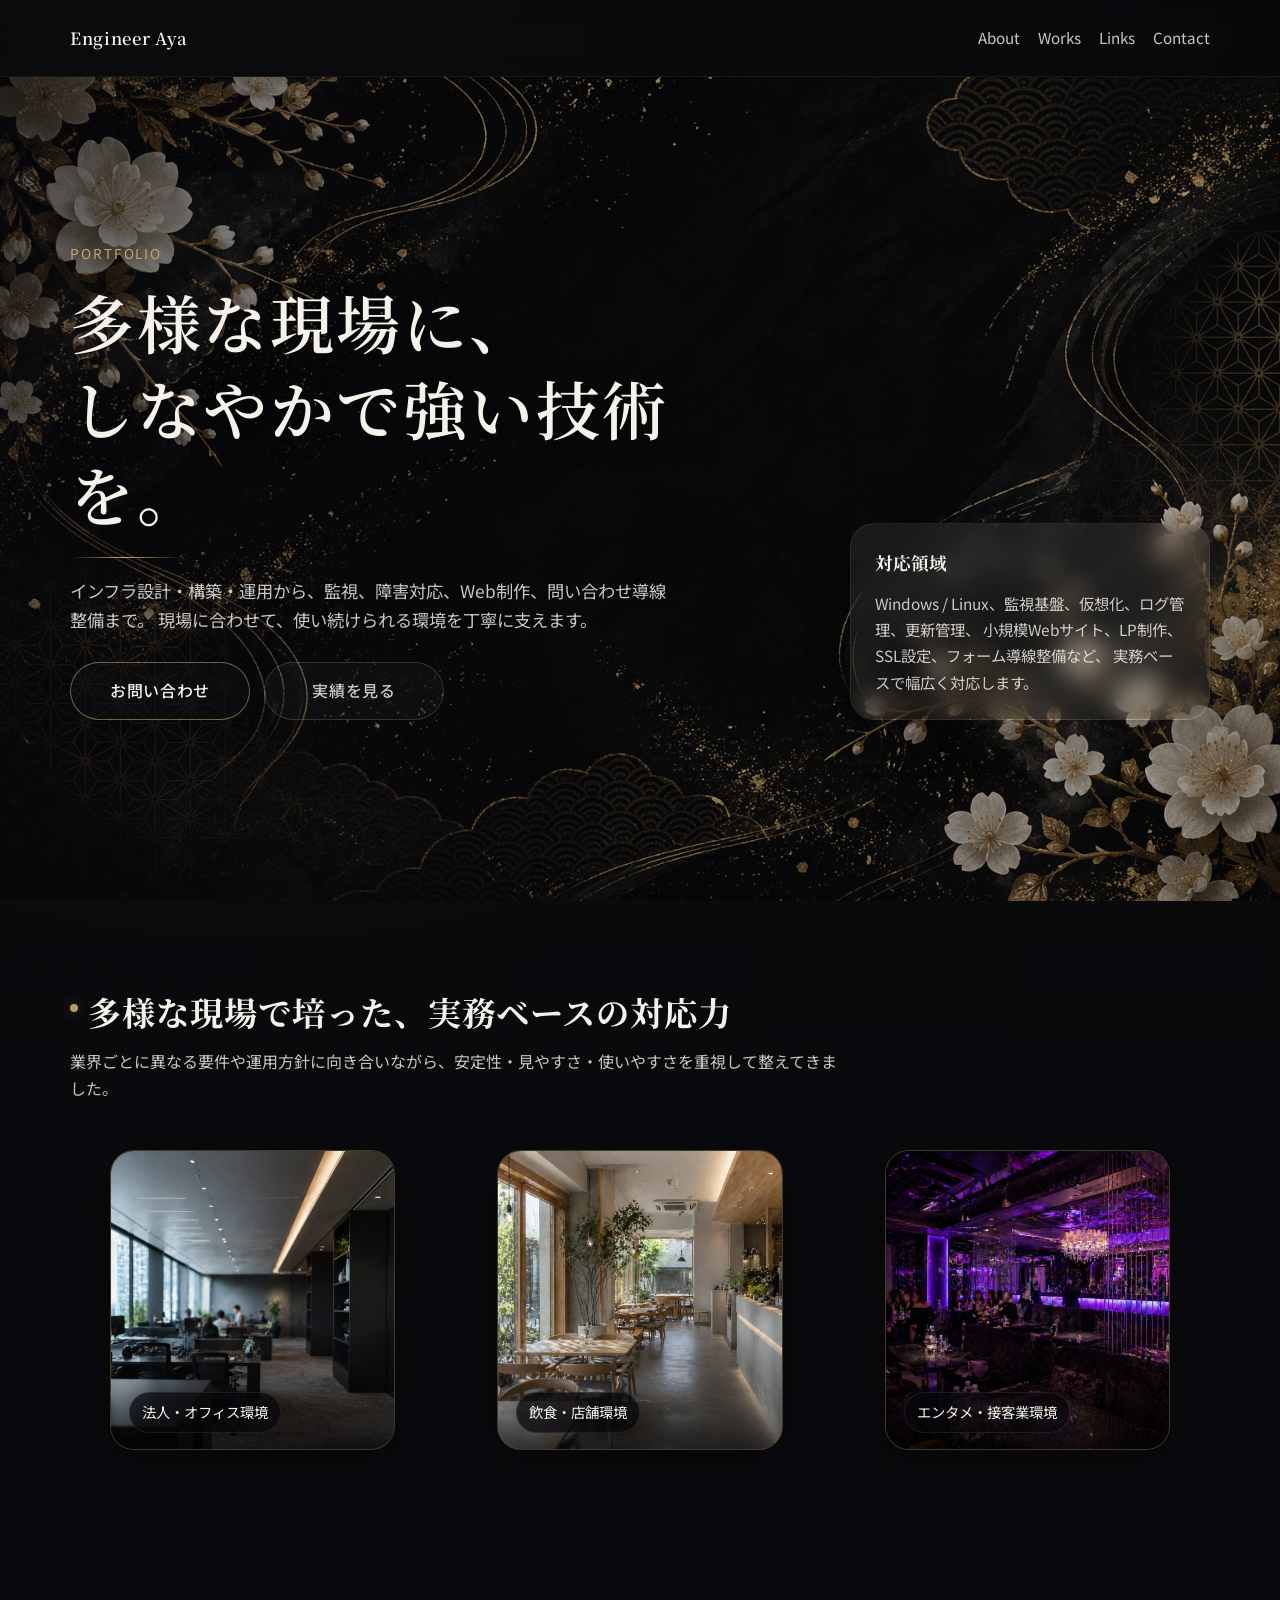
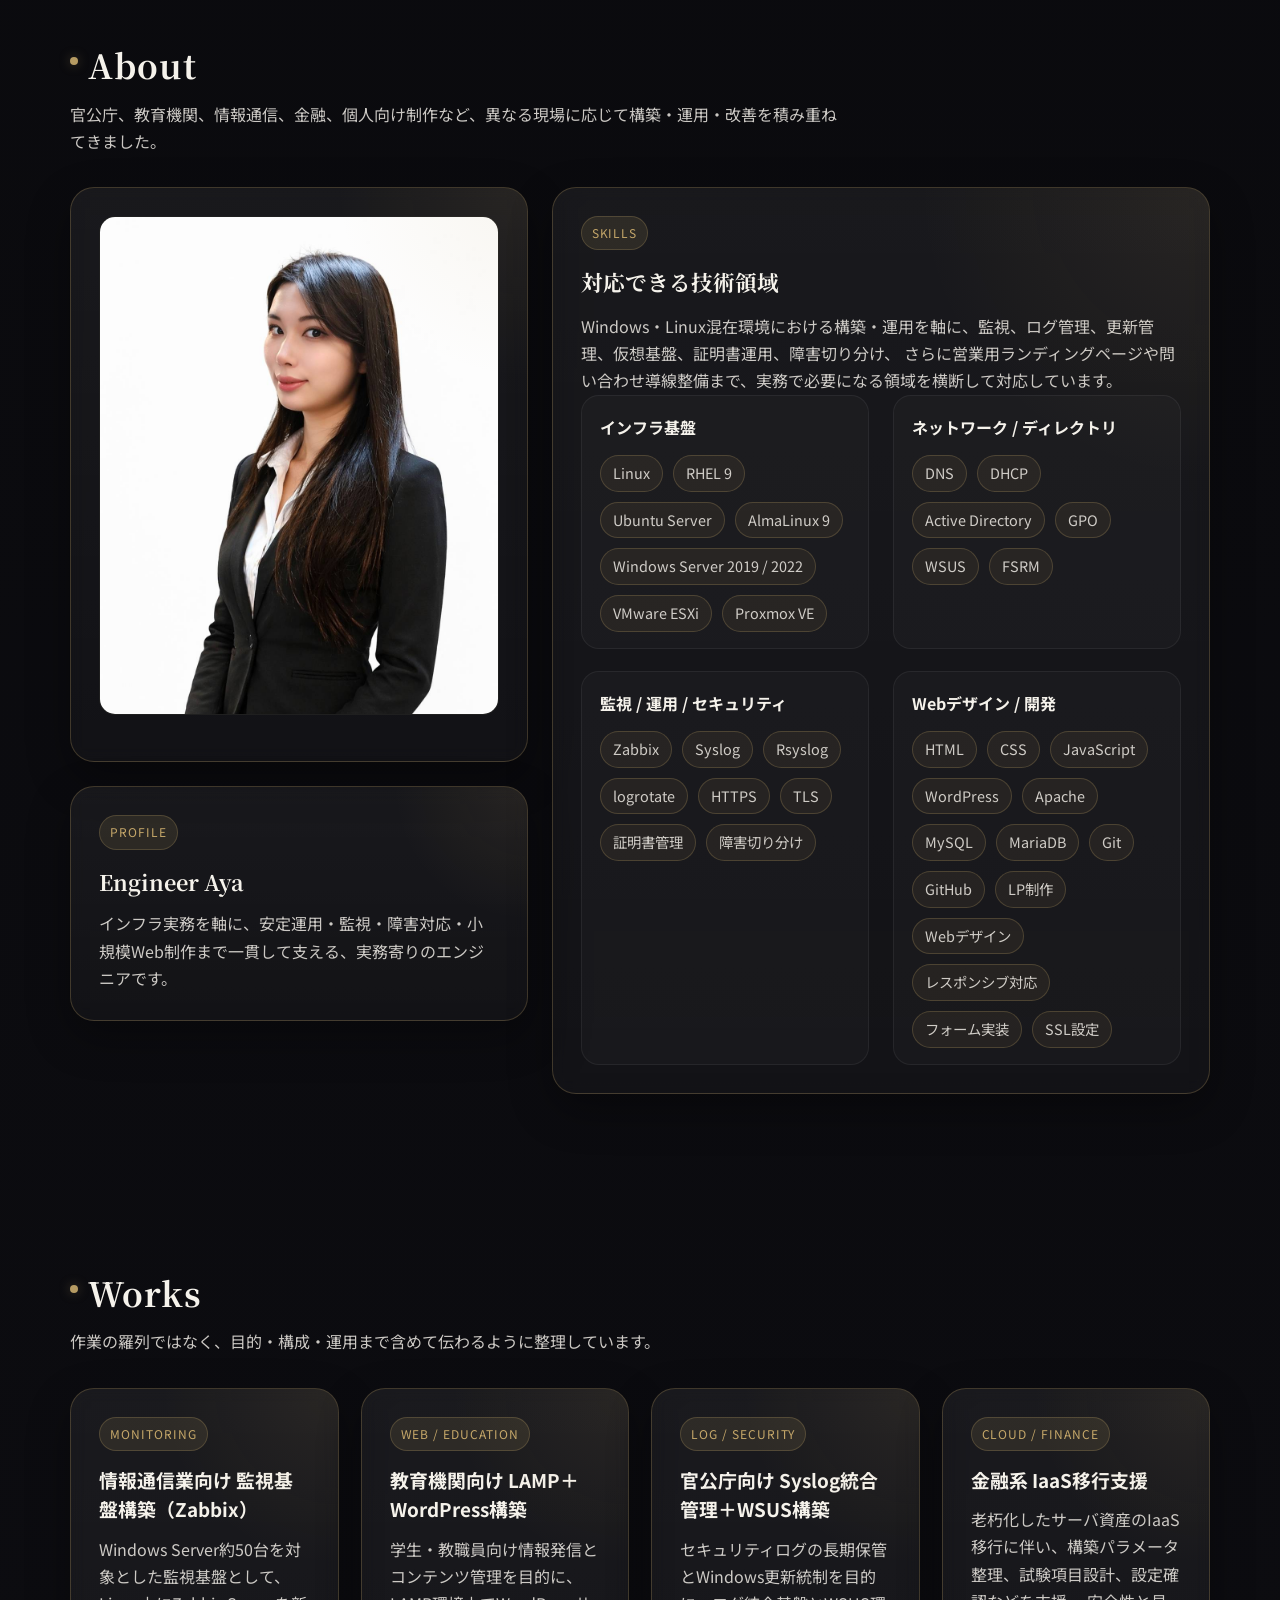
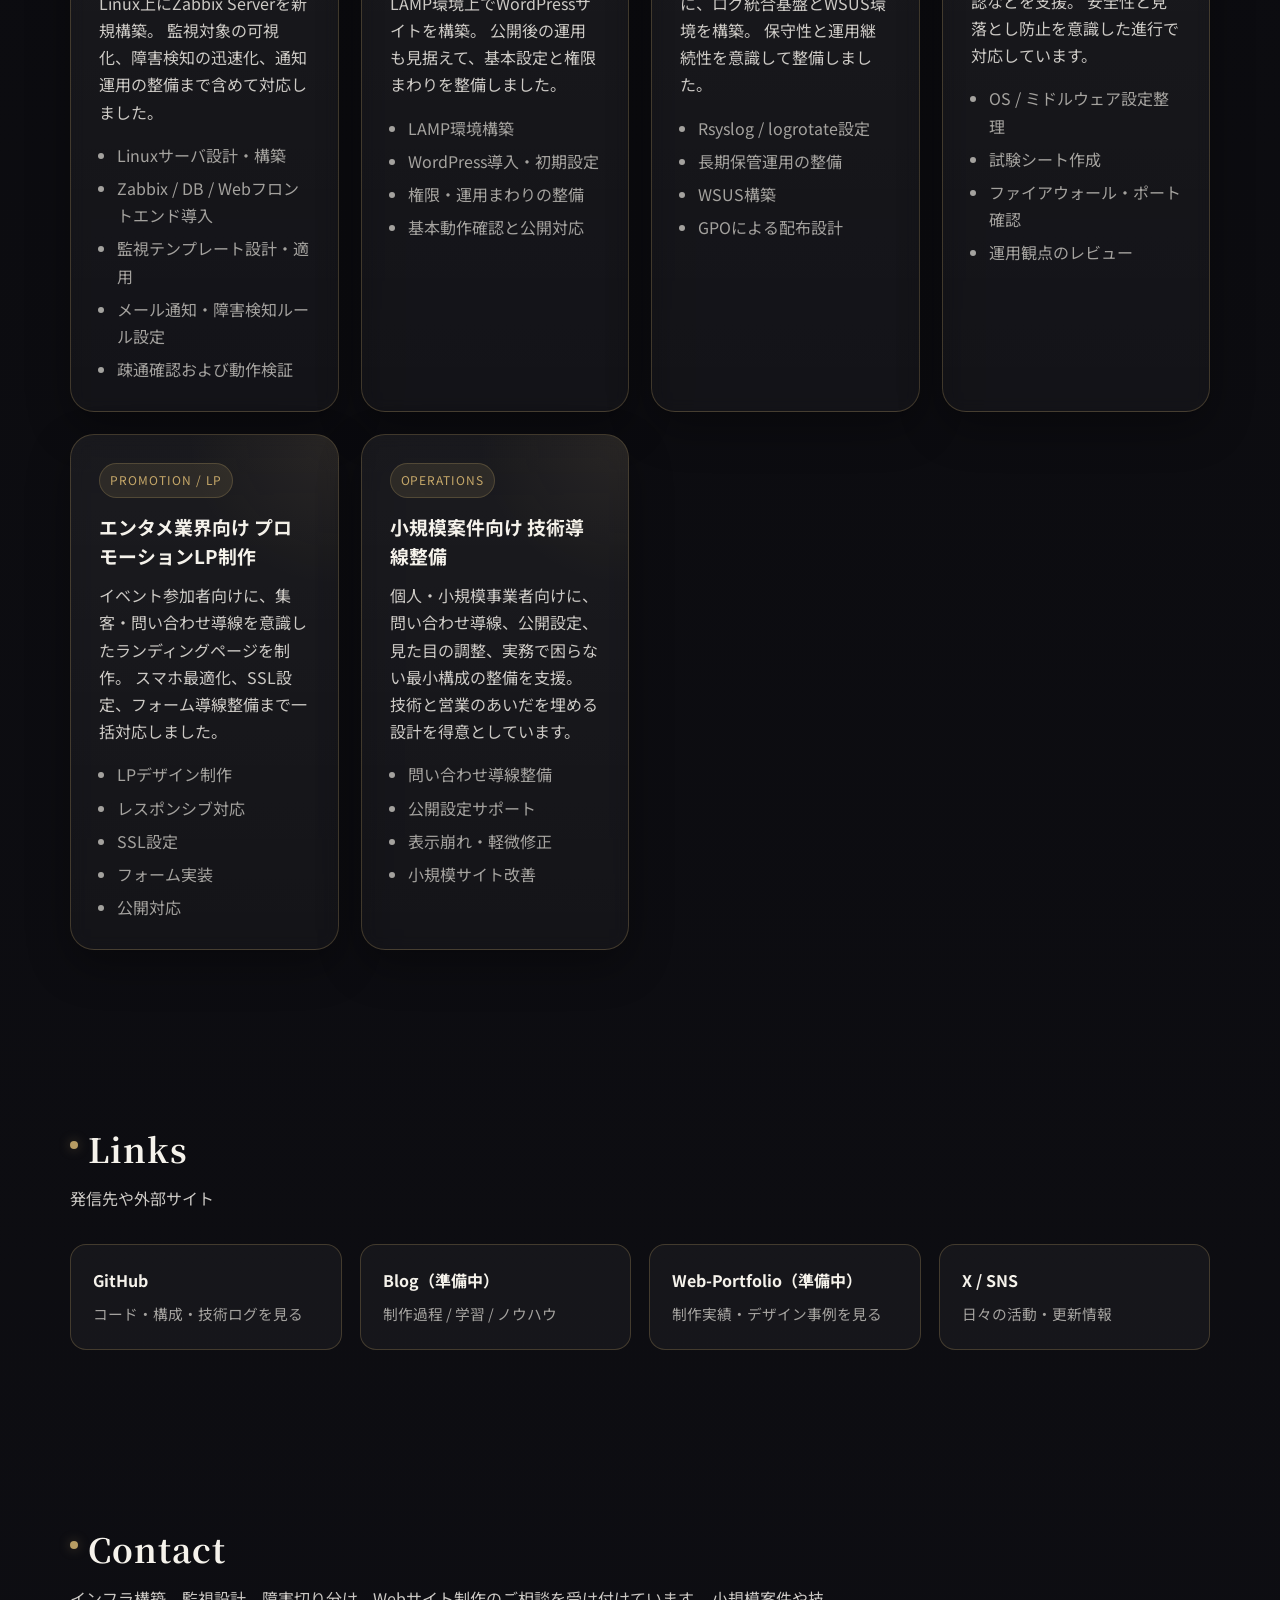
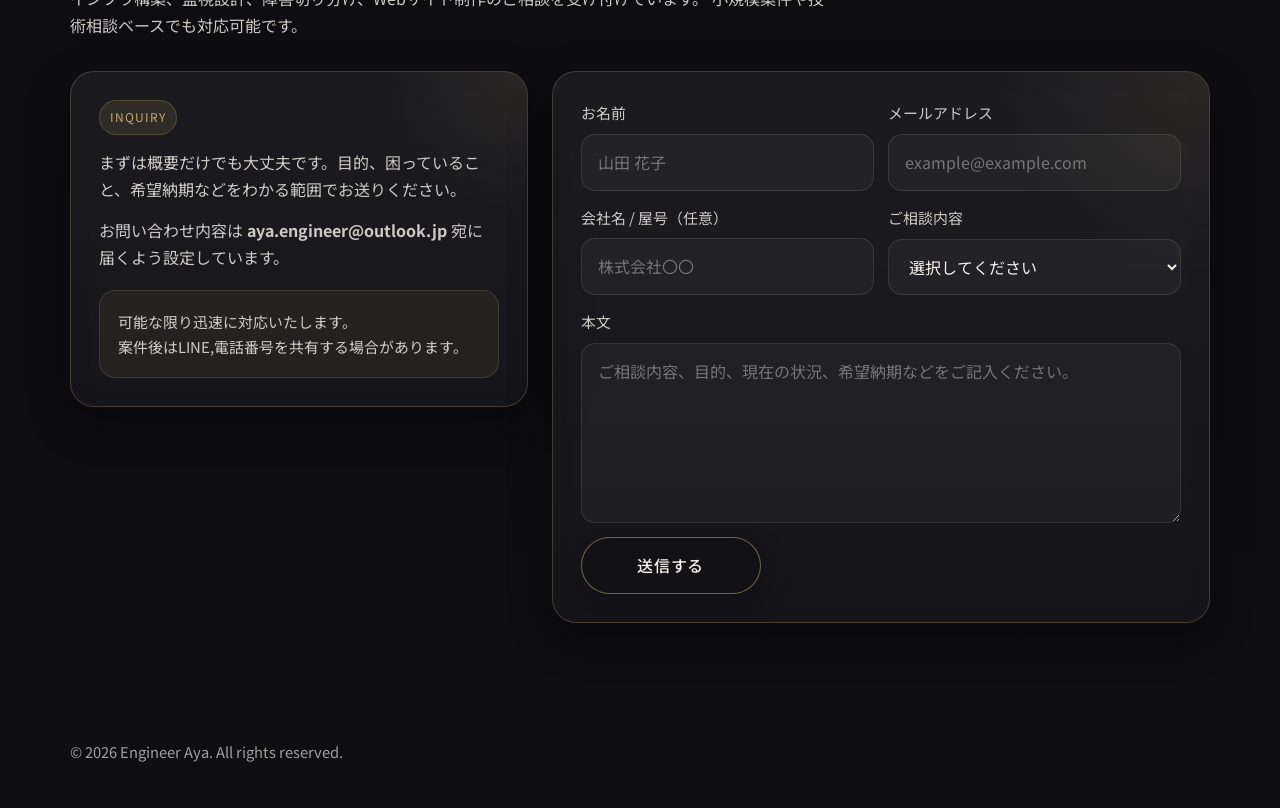
==== index.html @ eecc99ae "Update index.html" ====
<!DOCTYPE html>
<html lang="ja">
<head>
  <meta charset="UTF-8" />
  <meta name="viewport" content="width=device-width, initial-scale=1.0" />
  <title>Engineer Aya | 多様な現場に、しなやかで強い技術を。</title>
  <meta name="description" content="インフラ設計・構築・運用からWeb制作まで。多様な現場に、しなやかで強い技術を提供するEngineer Ayaのポートフォリオ。" />
  <meta name="theme-color" content="#0b0b0f" />

  <link rel="preconnect" href="https://fonts.googleapis.com">
  <link rel="preconnect" href="https://fonts.gstatic.com" crossorigin>
  <link href="https://fonts.googleapis.com/css2?family=Noto+Sans+JP:wght@400;500;700&family=Noto+Serif+JP:wght@500;600;700&display=swap" rel="stylesheet">

  <style>
    :root {
      --bg: #0b0b0f;
      --bg-2: #131319;
      --panel: rgba(255,255,255,.06);
      --panel-2: rgba(255,255,255,.04);
      --line: rgba(198,168,106,.26);
      --line-strong: rgba(198,168,106,.52);
      --gold: #c6a86a;
      --text: #f5f2eb;
      --text-soft: rgba(245,242,235,.82);
      --muted: rgba(245,242,235,.64);
      --shadow: 0 16px 44px rgba(0,0,0,.32);
      --radius: 24px;
      --radius-sm: 16px;
      --content: 1140px;
      --hero-pad: 96px;
      --transition: .28s ease;
      --header-h: 76px;
    }

    * { box-sizing: border-box }
    html { scroll-behavior: smooth }
    body {
      margin: 0;
      font-family: "Noto Sans JP", system-ui, -apple-system, sans-serif;
      color: var(--text);
      background:
        radial-gradient(circle at 20% 0%, rgba(198,168,106,.05), transparent 18%),
        linear-gradient(180deg, #09090c 0%, #0e0e13 100%);
      line-height: 1.7;
      overflow-x: hidden;
    }

    img { max-width: 100%; display: block }
    a { color: inherit; text-decoration: none }
    button, input, textarea, select { font: inherit }

    .container {
      width: min(var(--content), calc(100% - 32px));
      margin-inline: auto;
    }

    /* ─── Header ─── */
    .site-header {
      position: sticky;
      top: 0;
      z-index: 50;
      backdrop-filter: blur(12px);
      background: rgba(9,9,12,.68);
      border-bottom: 1px solid rgba(255,255,255,.05);
    }
    .header-inner {
      min-height: var(--header-h);
      display: flex;
      align-items: center;
      justify-content: space-between;
      gap: 20px;
    }
    .brand {
      display: flex;
      flex-direction: column;
      gap: 2px;
      line-height: 1.2;
    }
    .brand strong {
      font-family: "Noto Serif JP", serif;
      font-size: 1.05rem;
      font-weight: 600;
      letter-spacing: .04em;
    }
    .brand span {
      color: var(--muted);
      font-size: .82rem;
      letter-spacing: .08em;
      text-transform: uppercase;
    }
    .nav {
      display: flex;
      align-items: center;
      gap: 18px;
      flex-wrap: wrap;
      justify-content: flex-end;
    }
    .nav a {
      color: var(--text-soft);
      font-size: .95rem;
      transition: color var(--transition);
    }
    .nav a:hover { color: var(--text) }

    /* ─── Hero ─── */
    .hero {
      position: relative;
      isolation: isolate;
      min-height: calc(100vh - var(--header-h));
      display: grid;
      align-items: center;
      padding: calc(var(--hero-pad) - 16px) 0 var(--hero-pad);
      background-image:
        linear-gradient(90deg, rgba(8,8,12,.62) 0%, rgba(8,8,12,.38) 42%, rgba(8,8,12,.28) 100%),
        url('/assets/images/backimage.png?v=4');
      background-size: cover;
      background-position: 58% center;
      background-repeat: no-repeat;
      overflow: hidden;
    }
    .hero-grid {
      position: relative;
      z-index: 1;
      display: grid;
      grid-template-columns: 1.1fr .9fr;
      gap: 40px;
      align-items: end;
    }

    /* ─── Hero typography ─── */
    .eyebrow {
      margin: 0 0 14px;
      color: var(--gold);
      font-size: .85rem;
      letter-spacing: .14em;
      text-transform: uppercase;
    }
    .hero-copy {
      margin: 0 0 18px;
      font-family: "Noto Serif JP", serif;
      font-size: clamp(2.2rem, 5vw, 4.6rem);
      line-height: 1.34;
      letter-spacing: .04em;
      font-weight: 600;
      text-wrap: balance;
      text-shadow: 0 4px 30px rgba(0,0,0,.28);
      animation: fadeUp .9s ease both;
    }
    .hero-copy::after {
      content: "";
      display: block;
      width: 110px;
      height: 1px;
      margin-top: 20px;
      background: linear-gradient(90deg, rgba(198,168,106,0), rgba(198,168,106,1), rgba(198,168,106,0));
    }
    .hero-sub {
      margin: 0 0 28px;
      max-width: 42rem;
      color: var(--text-soft);
      font-size: clamp(1rem, 1.4vw, 1.08rem);
      animation: fadeUp 1s ease both;
    }
    .hero-actions {
      display: flex;
      gap: 14px;
      flex-wrap: wrap;
      animation: fadeUp 1.1s ease both;
    }

    /* ─── Buttons ─── */
    .button {
      display: inline-flex;
      align-items: center;
      justify-content: center;
      min-width: 180px;
      padding: 14px 22px;
      border-radius: 999px;
      font-weight: 500;
      letter-spacing: .04em;
      transition: transform var(--transition), border-color var(--transition), background var(--transition), color var(--transition);
      cursor: pointer;
    }
    .button:hover { transform: translateY(-2px) }
    .button-primary {
      background: rgba(15,15,20,.48);
      border: 1px solid rgba(198,168,106,.55);
      box-shadow: 0 10px 30px rgba(0,0,0,.24);
      color: var(--text);
    }
    .button-secondary {
      border: 1px solid rgba(255,255,255,.15);
      color: var(--text-soft);
      background: rgba(255,255,255,.03);
    }

    /* ─── Hero card ─── */
    .hero-card {
      justify-self: end;
      width: min(360px, 100%);
      padding: 24px;
      border-radius: var(--radius);
      border: 1px solid rgba(255,255,255,.08);
      background: linear-gradient(180deg, rgba(255,255,255,.08), rgba(255,255,255,.03));
      backdrop-filter: blur(12px);
      box-shadow: var(--shadow);
      animation: fadeUp 1.15s ease both;
    }
    .hero-card h2 {
      margin: 0 0 12px;
      font-family: "Noto Serif JP", serif;
      font-size: 1.1rem;
    }
    .hero-card p {
      margin: 0;
      color: var(--text-soft);
      font-size: .96rem;
    }

    /* ─── Sections ─── */
    section { padding: 88px 0 }
    .section-head {
      display: flex;
      align-items: end;
      justify-content: space-between;
      gap: 24px;
      margin-bottom: 32px;
    }
    .section-title {
      margin: 0;
      font-family: "Noto Serif JP", serif;
      font-size: clamp(1.65rem, 2.6vw, 2.5rem);
      line-height: 1.4;
      letter-spacing: .03em;
      position: relative;
      padding-left: 18px;
    }
    .section-title::before {
      content: "";
      position: absolute;
      left: 0;
      top: .45em;
      width: 8px;
      height: 8px;
      border-radius: 999px;
      background: rgba(198,168,106,.92);
      box-shadow: 0 0 12px rgba(198,168,106,.35);
    }
    .section-lead {
      margin: 12px 0 0;
      color: var(--text-soft);
      max-width: 48rem;
    }

    /* ─── Industry grid ─── */
    .industry-grid {
      display: grid;
      grid-template-columns: repeat(3, 1fr);
      gap: 22px;
    }
    .image-card {
      position: relative;
      overflow: hidden;
      border-radius: var(--radius);
      background: #111;
      border: 1px solid var(--line);
      box-shadow: var(--shadow);
      min-height: 300px;
    }
    .image-card img {
      width: 100%;
      height: 100%;
      object-fit: cover;
      transition: transform .6s ease;
    }
    .image-card:hover img { transform: scale(1.04) }
    .image-card::after {
      content: "";
      position: absolute;
      inset: auto 0 0 0;
      height: 40%;
      background: linear-gradient(180deg, rgba(0,0,0,0), rgba(0,0,0,.72));
      pointer-events: none;
    }
    .image-card figcaption {
      position: absolute;
      left: 18px;
      bottom: 16px;
      z-index: 1;
      padding: 7px 12px;
      border-radius: 999px;
      font-size: .9rem;
      background: rgba(8,8,12,.72);
      border: 1px solid rgba(255,255,255,.08);
    }

    /* ─── About ─── */
    .about-main {
      display: grid;
      grid-template-columns: .82fr 1.18fr;
      gap: 24px;
      align-items: start;
    }
    .stack { display: grid; gap: 24px }

    /* ─── Cards ─── */
    .profile-card, .card {
      position: relative;
      padding: 28px;
      border: 1px solid var(--line);
      border-radius: var(--radius);
      background: linear-gradient(180deg, rgba(255,255,255,.06), rgba(255,255,255,.03));
      box-shadow: var(--shadow);
      backdrop-filter: blur(8px);
      overflow: hidden;
    }
    .profile-card::before, .card::before {
      content: "";
      position: absolute;
      inset: 0;
      background: radial-gradient(circle at top right, rgba(198,168,106,.09), transparent 26%);
      pointer-events: none;
    }
    .profile-photo {
      overflow: hidden;
      border-radius: calc(var(--radius) - 8px);
      border: 1px solid rgba(255,255,255,.06);
      margin-bottom: 18px;
      aspect-ratio: 4 / 5;
      background: #111;
    }
    .profile-photo img {
      width: 100%;
      height: 100%;
      object-fit: cover;
    }
    .mini {
      color: var(--gold);
      font-size: .82rem;
      letter-spacing: .12em;
      text-transform: uppercase;
      margin-bottom: 8px;
    }
    .profile-card h3, .skill-panel h3, .card h3 {
      margin: 0 0 10px;
      font-family: "Noto Serif JP", serif;
      font-size: 1.35rem;
    }
    .profile-card p, .card p {
      margin: 0;
      color: var(--text-soft);
    }
    .card__label {
      display: inline-block;
      margin-bottom: 14px;
      padding: 6px 10px;
      border-radius: 999px;
      background: rgba(198,168,106,.12);
      border: 1px solid rgba(198,168,106,.24);
      color: var(--gold);
      font-size: .75rem;
      letter-spacing: .08em;
      text-transform: uppercase;
    }

    /* ─── Skills ─── */
    .skill-panel h3 { margin-bottom: 12px }
    .card__lead {
      margin: 0 0 22px;
      color: var(--text-soft);
    }
    .skill-groups {
      display: grid;
      grid-template-columns: repeat(2, minmax(0, 1fr));
      gap: 22px 24px;
    }
    .skill-group {
      padding: 18px 18px 16px;
      border-radius: 18px;
      border: 1px solid rgba(255,255,255,.06);
      background: rgba(255,255,255,.025);
    }
    .skill-group h4 {
      margin: 0 0 14px;
      font-size: 1rem;
      font-weight: 700;
      color: var(--text);
    }
    .pill-list {
      display: flex;
      flex-wrap: wrap;
      gap: 10px;
    }
    .pill {
      padding: 8px 12px;
      border-radius: 999px;
      border: 1px solid rgba(198,168,106,.24);
      background: rgba(198,168,106,.08);
      color: var(--text-soft);
      font-size: .9rem;
      line-height: 1.3;
    }

    /* ─── Works ─── */
    .card-grid {
      display: grid;
      grid-template-columns: repeat(auto-fit, minmax(260px, 1fr));
      gap: 22px;
    }
    .work-card h3 {
      margin: 0 0 12px;
      font-size: 1.18rem;
      line-height: 1.55;
      font-family: "Noto Sans JP", sans-serif;
    }
    .work-card .card__lead { margin: 0 0 16px }
    .work-card ul {
      margin: 0;
      padding-left: 1.15em;
      color: var(--muted);
    }
    .work-card ul li + li { margin-top: 6px }
    .work-card:hover {
      transform: translateY(-4px);
      border-color: var(--line-strong);
      transition: transform var(--transition), border-color var(--transition);
    }

    /* ─── Links ─── */
    .links-grid {
      display: grid;
      grid-template-columns: repeat(auto-fit, minmax(220px, 1fr));
      gap: 18px;
    }
    .link-box {
      padding: 22px;
      border-radius: var(--radius-sm);
      border: 1px solid var(--line);
      background: var(--panel-2);
      transition: transform var(--transition), border-color var(--transition), background var(--transition);
    }
    .link-box:hover {
      transform: translateY(-3px);
      border-color: var(--line-strong);
      background: var(--panel);
    }
    .link-box strong {
      display: block;
      margin-bottom: 6px;
      font-size: 1rem;
    }
    .link-box span {
      color: var(--muted);
      font-size: .92rem;
    }

    /* ─── Contact ─── */
    .contact-grid {
      display: grid;
      grid-template-columns: .82fr 1.18fr;
      gap: 24px;
      align-items: start;
    }
    .contact-copy p {
      color: var(--text-soft);
      margin: 0 0 14px;
    }
    .contact-note {
      margin-top: 18px;
      padding: 18px;
      border-radius: var(--radius-sm);
      background: rgba(198,168,106,.08);
      border: 1px solid rgba(198,168,106,.18);
      color: var(--text-soft);
      font-size: .93rem;
    }

    /* ─── Form ─── */
    .form { display: grid; gap: 14px }
    .form-row {
      display: grid;
      grid-template-columns: 1fr 1fr;
      gap: 14px;
    }
    .field { display: grid; gap: 8px }
    .field label {
      font-size: .93rem;
      color: var(--text-soft);
    }
    .field input,
    .field select,
    .field textarea {
      width: 100%;
      padding: 14px 16px;
      border-radius: 14px;
      border: 1px solid rgba(255,255,255,.1);
      background: rgba(255,255,255,.04);
      color: var(--text);
      outline: none;
      transition: border-color var(--transition), background var(--transition);
    }
    .field input:focus,
    .field select:focus,
    .field textarea:focus {
      border-color: rgba(198,168,106,.52);
      background: rgba(255,255,255,.06);
    }
    /* Fix: select dropdown option background */
    .field select option {
      background: #1a1a22;
      color: var(--text);
    }
    .field textarea {
      min-height: 180px;
      resize: vertical;
    }
    .submit-wrap {
      display: flex;
      gap: 12px;
      flex-wrap: wrap;
      align-items: center;
    }
    .submit-wrap small { color: var(--muted) }

    /* ─── Footer ─── */
    .site-footer {
      padding: 28px 0 44px;
      color: var(--muted);
      font-size: .92rem;
    }

    /* ─── Animations ─── */
    [data-fade] {
      opacity: 0;
      transform: translateY(14px);
      transition: opacity .7s ease, transform .7s ease;
    }
    [data-fade].is-visible {
      opacity: 1;
      transform: translateY(0);
    }
    @keyframes fadeUp {
      from { opacity: 0; transform: translateY(16px) }
      to   { opacity: 1; transform: translateY(0) }
    }

    /* ─── Responsive ─── */
    @media (max-width: 960px) {
      .hero-grid, .about-main, .contact-grid {
        grid-template-columns: 1fr;
      }
      .hero-card { justify-self: start }
      .industry-grid, .skill-groups { grid-template-columns: 1fr }
      .section-head { display: block }
    }

    @media (max-width: 768px) {
      :root { --hero-pad: 72px }
      .nav { gap: 12px }
      .hero {
        background-image:
          linear-gradient(180deg, rgba(8,8,12,.7) 0%, rgba(8,8,12,.6) 45%, rgba(8,8,12,.72) 100%),
          url('/assets/images/backimage.mo.png?v=4');
        background-position: center top;
      }
      .hero-copy { font-size: clamp(2rem, 8vw, 3rem) }
      .form-row { grid-template-columns: 1fr }
      .profile-card, .card { padding: 22px }
    }
  </style>
</head>
<body>

  <header class="site-header">
    <div class="container header-inner">
      <a href="#top" class="brand">
        <strong>Engineer Aya</strong>
      </a>
      <nav class="nav" aria-label="サイト内ナビゲーション">
        <a href="#about">About</a>
        <a href="#works">Works</a>
        <a href="#links">Links</a>
        <a href="#contact">Contact</a>
      </nav>
    </div>
  </header>
  
  <main id="top">

    <!-- Hero -->
    <section class="hero">
      <div class="container hero-grid">
        <div>
          <p class="eyebrow">Portfolio</p>
          <h1 class="hero-copy">多様な現場に、<br>しなやかで強い技術を。</h1>
          <p class="hero-sub">
            インフラ設計・構築・運用から、監視、障害対応、Web制作、問い合わせ導線整備まで。
            現場に合わせて、使い続けられる環境を丁寧に支えます。
          </p>
          <div class="hero-actions">
            <a class="button button-primary" href="#contact">お問い合わせ</a>
            <a class="button button-secondary" href="#works">実績を見る</a>
          </div>
        </div>

        <aside class="hero-card">
          <h2>対応領域</h2>
          <p>
            Windows / Linux、監視基盤、仮想化、ログ管理、更新管理、
            小規模Webサイト、LP制作、SSL設定、フォーム導線整備など、
            実務ベースで幅広く対応します。
          </p>
        </aside>
      </div>
    </section>

    <!-- Industries -->
    <section id="industries">
      <div class="container">
        <div class="section-head" data-fade>
          <div>
            <h2 class="section-title">多様な現場で培った、実務ベースの対応力</h2>
            <p class="section-lead">
              業界ごとに異なる要件や運用方針に向き合いながら、安定性・見やすさ・使いやすさを重視して整えてきました。
            </p>
          </div>
        </div>
        <div class="industry-grid">
          <figure class="image-card" data-fade>
            <img src="assets/images/image2.png" alt="モダンで洗練されたオフィス空間">
            <figcaption>法人・オフィス環境</figcaption>
          </figure>
          <figure class="image-card" data-fade>
            <img src="assets/images/image1.png" alt="明るくモダンな飲食店の空間">
            <figcaption>飲食・店舗環境</figcaption>
          </figure>
          <figure class="image-card" data-fade>
            <img src="assets/images/imag3.png" alt="紫を基調としたラウンジ空間">
            <figcaption>エンタメ・接客業環境</figcaption>
          </figure>
        </div>
      </div>
    </section>

    <!-- About -->
    <section id="about">
      <div class="container">
        <div class="section-head" data-fade>
          <div>
            <h2 class="section-title">About</h2>
            <p class="section-lead">
              官公庁、教育機関、情報通信、金融、個人向け制作など、異なる現場に応じて構築・運用・改善を積み重ねてきました。
            </p>
          </div>
        </div>

        <div class="about-main">
          <div class="stack">
            <article class="profile-card" data-fade>
              <div class="profile-photo">
                <img src="assets/images/photo1.jpg" alt="Engineer Ayaのプロフィール写真">
              </div>
            </article>
            <article class="card" data-fade>
              <span class="card__label">Profile</span>
              <h3>Engineer Aya</h3>
              <p>
                インフラ実務を軸に、安定運用・監視・障害対応・小規模Web制作まで一貫して支える、実務寄りのエンジニアです。
              </p>
            </article>
          </div>

          <article class="card skill-panel" data-fade>
            <span class="card__label">Skills</span>
            <h3>対応できる技術領域</h3>
            <p class="card__lead">
              Windows・Linux混在環境における構築・運用を軸に、監視、ログ管理、更新管理、仮想基盤、証明書運用、障害切り分け、
              さらに営業用ランディングページや問い合わせ導線整備まで、実務で必要になる領域を横断して対応しています。
            </p>
            <div class="skill-groups">
              <section class="skill-group">
                <h4>インフラ基盤</h4>
                <div class="pill-list">
                  <span class="pill">Linux</span>
                  <span class="pill">RHEL 9</span>
                  <span class="pill">Ubuntu Server</span>
                  <span class="pill">AlmaLinux 9</span>
                  <span class="pill">Windows Server 2019 / 2022</span>
                  <span class="pill">VMware ESXi</span>
                  <span class="pill">Proxmox VE</span>
                </div>
              </section>
              <section class="skill-group">
                <h4>ネットワーク / ディレクトリ</h4>
                <div class="pill-list">
                  <span class="pill">DNS</span>
                  <span class="pill">DHCP</span>
                  <span class="pill">Active Directory</span>
                  <span class="pill">GPO</span>
                  <span class="pill">WSUS</span>
                  <span class="pill">FSRM</span>
                </div>
              </section>
              <section class="skill-group">
                <h4>監視 / 運用 / セキュリティ</h4>
                <div class="pill-list">
                  <span class="pill">Zabbix</span>
                  <span class="pill">Syslog</span>
                  <span class="pill">Rsyslog</span>
                  <span class="pill">logrotate</span>
                  <span class="pill">HTTPS</span>
                  <span class="pill">TLS</span>
                  <span class="pill">証明書管理</span>
                  <span class="pill">障害切り分け</span>
                </div>
              </section>
              <section class="skill-group">
                <h4>Webデザイン / 開発</h4>
                <div class="pill-list">
                  <span class="pill">HTML</span>
                  <span class="pill">CSS</span>
                  <span class="pill">JavaScript</span>
                  <span class="pill">WordPress</span>
                  <span class="pill">Apache</span>
                  <span class="pill">MySQL</span>
                  <span class="pill">MariaDB</span>
                  <span class="pill">Git</span>
                  <span class="pill">GitHub</span>
                  <span class="pill">LP制作</span>
                  <span class="pill">Webデザイン</span>
                  <span class="pill">レスポンシブ対応</span>
                  <span class="pill">フォーム実装</span>
                  <span class="pill">SSL設定</span>
                </div>
              </section>
            </div>
          </article>
        </div>
      </div>
    </section>

    <!-- Works -->
    <section id="works">
      <div class="container">
        <div class="section-head" data-fade>
          <div>
            <h2 class="section-title">Works</h2>
            <p class="section-lead">
              作業の羅列ではなく、目的・構成・運用まで含めて伝わるように整理しています。
            </p>
          </div>
        </div>
        <div class="card-grid">
          <article class="card work-card" data-fade>
            <span class="card__label">Monitoring</span>
            <h3>情報通信業向け 監視基盤構築（Zabbix）</h3>
            <p class="card__lead">
              Windows Server約50台を対象とした監視基盤として、Linux上にZabbix Serverを新規構築。
              監視対象の可視化、障害検知の迅速化、通知運用の整備まで含めて対応しました。
            </p>
            <ul>
              <li>Linuxサーバ設計・構築</li>
              <li>Zabbix / DB / Webフロントエンド導入</li>
              <li>監視テンプレート設計・適用</li>
              <li>メール通知・障害検知ルール設定</li>
              <li>疎通確認および動作検証</li>
            </ul>
          </article>

          <article class="card work-card" data-fade>
            <span class="card__label">Web / Education</span>
            <h3>教育機関向け LAMP＋WordPress構築</h3>
            <p class="card__lead">
              学生・教職員向け情報発信とコンテンツ管理を目的に、LAMP環境上でWordPressサイトを構築。
              公開後の運用も見据えて、基本設定と権限まわりを整備しました。
            </p>
            <ul>
              <li>LAMP環境構築</li>
              <li>WordPress導入・初期設定</li>
              <li>権限・運用まわりの整備</li>
              <li>基本動作確認と公開対応</li>
            </ul>
          </article>

          <article class="card work-card" data-fade>
            <span class="card__label">Log / Security</span>
            <h3>官公庁向け Syslog統合管理＋WSUS構築</h3>
            <p class="card__lead">
              セキュリティログの長期保管とWindows更新統制を目的に、ログ統合基盤とWSUS環境を構築。
              保守性と運用継続性を意識して整備しました。
            </p>
            <ul>
              <li>Rsyslog / logrotate設定</li>
              <li>長期保管運用の整備</li>
              <li>WSUS構築</li>
              <li>GPOによる配布設計</li>
            </ul>
          </article>

          <article class="card work-card" data-fade>
            <span class="card__label">Cloud / Finance</span>
            <h3>金融系 IaaS移行支援</h3>
            <p class="card__lead">
              老朽化したサーバ資産のIaaS移行に伴い、構築パラメータ整理、試験項目設計、設定確認などを支援。
              安全性と見落とし防止を意識した進行で対応しています。
            </p>
            <ul>
              <li>OS / ミドルウェア設定整理</li>
              <li>試験シート作成</li>
              <li>ファイアウォール・ポート確認</li>
              <li>運用観点のレビュー</li>
            </ul>
          </article>

          <article class="card work-card" data-fade>
            <span class="card__label">Promotion / LP</span>
            <h3>エンタメ業界向け プロモーションLP制作</h3>
            <p class="card__lead">
              イベント参加者向けに、集客・問い合わせ導線を意識したランディングページを制作。
              スマホ最適化、SSL設定、フォーム導線整備まで一括対応しました。
            </p>
            <ul>
              <li>LPデザイン制作</li>
              <li>レスポンシブ対応</li>
              <li>SSL設定</li>
              <li>フォーム実装</li>
              <li>公開対応</li>
            </ul>
          </article>

          <article class="card work-card" data-fade>
            <span class="card__label">Operations</span>
            <h3>小規模案件向け 技術導線整備</h3>
            <p class="card__lead">
              個人・小規模事業者向けに、問い合わせ導線、公開設定、見た目の調整、実務で困らない最小構成の整備を支援。
              技術と営業のあいだを埋める設計を得意としています。
            </p>
            <ul>
              <li>問い合わせ導線整備</li>
              <li>公開設定サポート</li>
              <li>表示崩れ・軽微修正</li>
              <li>小規模サイト改善</li>
            </ul>
          </article>
        </div>
      </div>
    </section>

    <!-- Links -->
    <section id="links">
      <div class="container">
        <div class="section-head" data-fade>
          <div>
            <h2 class="section-title">Links</h2>
            <p class="section-lead">発信先や外部サイト</p>
          </div>
        </div>
        <div class="links-grid">
          <a class="link-box" data-fade href="https://github.com/aya-technical-security" target="_blank" rel="noopener noreferrer">
            <strong>GitHub</strong>
            <span>コード・構成・技術ログを見る</span>
          </a>
          <a class="link-box" data-fade href="https://engineer-aya.com/blog" aria-disabled="true">
            <strong>Blog（準備中）</strong>
            <span>制作過程 / 学習 / ノウハウ</span>
          </a>
          <a class="link-box" data-fade href="https://engineer-aya.com/portfolio" target="_blank" rel="noopener noreferrer">
            <strong>Web-Portfolio（準備中）</strong>
            <span>制作実績・デザイン事例を見る</span>
          </a>
          <a class="link-box" data-fade href="https://x.com/v1xen314" target="_blank" rel="noopener noreferrer">
            <strong>X / SNS</strong>
            <span>日々の活動・更新情報</span>
          </a>
        </div>
      </div>
    </section>

    <!-- Contact -->
    <section id="contact">
      <div class="container">
        <div class="section-head" data-fade>
          <div>
            <h2 class="section-title">Contact</h2>
            <p class="section-lead">
              インフラ構築、監視設計、障害切り分け、Webサイト制作のご相談を受け付けています。
              小規模案件や技術相談ベースでも対応可能です。
            </p>
          </div>
        </div>

        <div class="contact-grid">
          <article class="card contact-copy" data-fade>
            <span class="card__label">Inquiry</span>
            <p>まずは概要だけでも大丈夫です。目的、困っていること、希望納期などをわかる範囲でお送りください。</p>
            <p>お問い合わせ内容は <strong>aya.engineer@outlook.jp</strong> 宛に届くよう設定しています。</p>
            <div class="contact-note">
              可能な限り迅速に対応いたします。
          <br>案件後はLINE,電話番号を共有する場合があります。
            </div>
          </article>

          <article class="card" data-fade>
            <form class="form" action="https://formsubmit.co/aya.engineer@outlook.jp" method="POST">
              <input type="hidden" name="_subject" value="Engineer Aya ポートフォリオからのお問い合わせ">
              <input type="hidden" name="_captcha" value="false">
              <input type="hidden" name="_template" value="table">

              <div class="form-row">
                <div class="field">
                  <label for="name">お名前</label>
                  <input id="name" name="name" type="text" required placeholder="山田 花子">
                </div>
                <div class="field">
                  <label for="email">メールアドレス</label>
                  <input id="email" name="email" type="email" required placeholder="example@example.com">
                </div>
              </div>

              <div class="form-row">
                <div class="field">
                  <label for="company">会社名 / 屋号（任意）</label>
                  <input id="company" name="company" type="text" placeholder="株式会社〇〇">
                </div>
                <div class="field">
                  <label for="type">ご相談内容</label>
                  <select id="type" name="type" required>
                    <option value="">選択してください</option>
                    <option>インフラ構築</option>
                    <option>監視・運用</option>
                    <option>障害切り分け</option>
                    <option>Web制作 / LP制作</option>
                    <option>その他</option>
                  </select>
                </div>
              </div>

              <div class="field">
                <label for="message">本文</label>
                <textarea id="message" name="message" required placeholder="ご相談内容、目的、現在の状況、希望納期などをご記入ください。"></textarea>
              </div>

              <div class="submit-wrap">
                <button class="button button-primary" type="submit">送信する</button>
              </div>
            </form>
          </article>
        </div>
      </div>
    </section>

  </main>

  <footer class="site-footer">
    <div class="container">
      © <span id="year"></span> Engineer Aya. All rights reserved.
    </div>
  </footer>

  <script>
    document.getElementById('year').textContent = new Date().getFullYear();

    const observer = new IntersectionObserver((entries) => {
      entries.forEach((entry) => {
        if (entry.isIntersecting) {
          entry.target.classList.add('is-visible');
        }
      });
    }, { threshold: 0.14 });

    document.querySelectorAll('[data-fade]').forEach(el => observer.observe(el));
  </script>

</body>
</html>
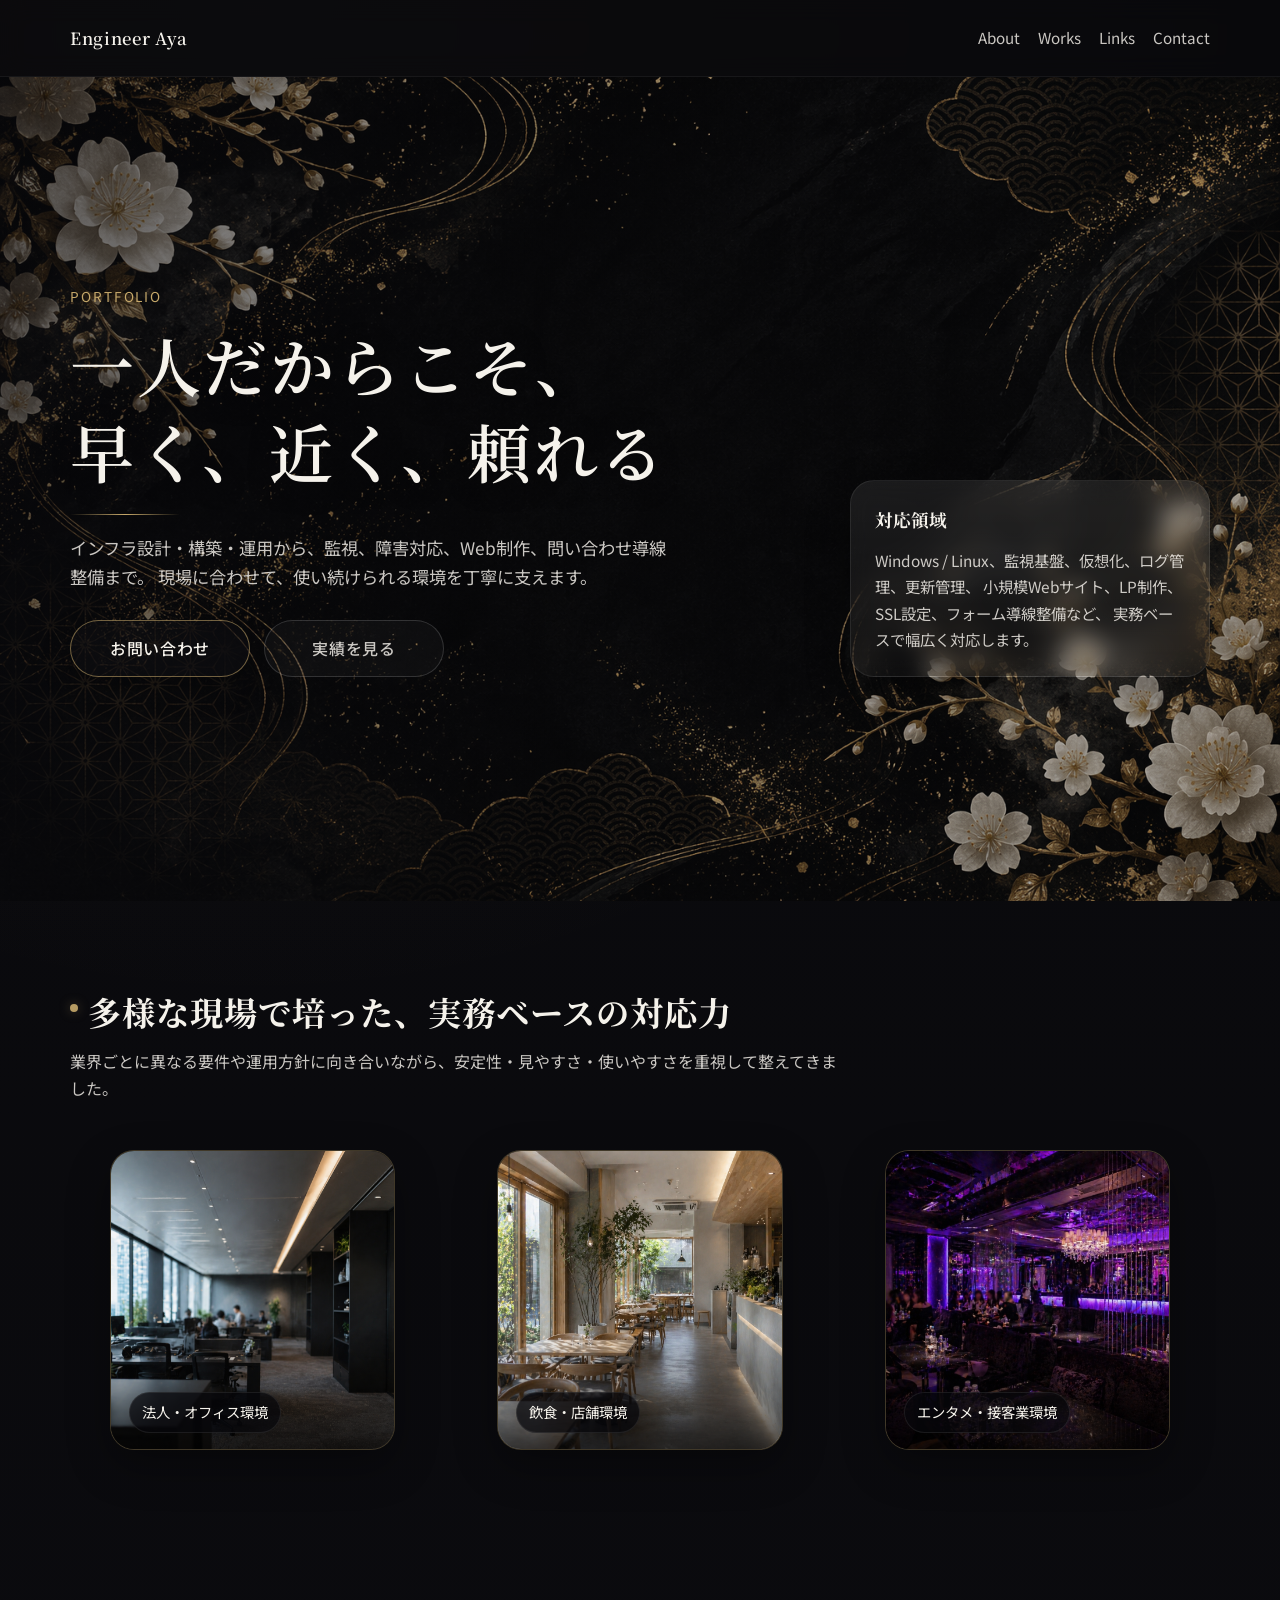
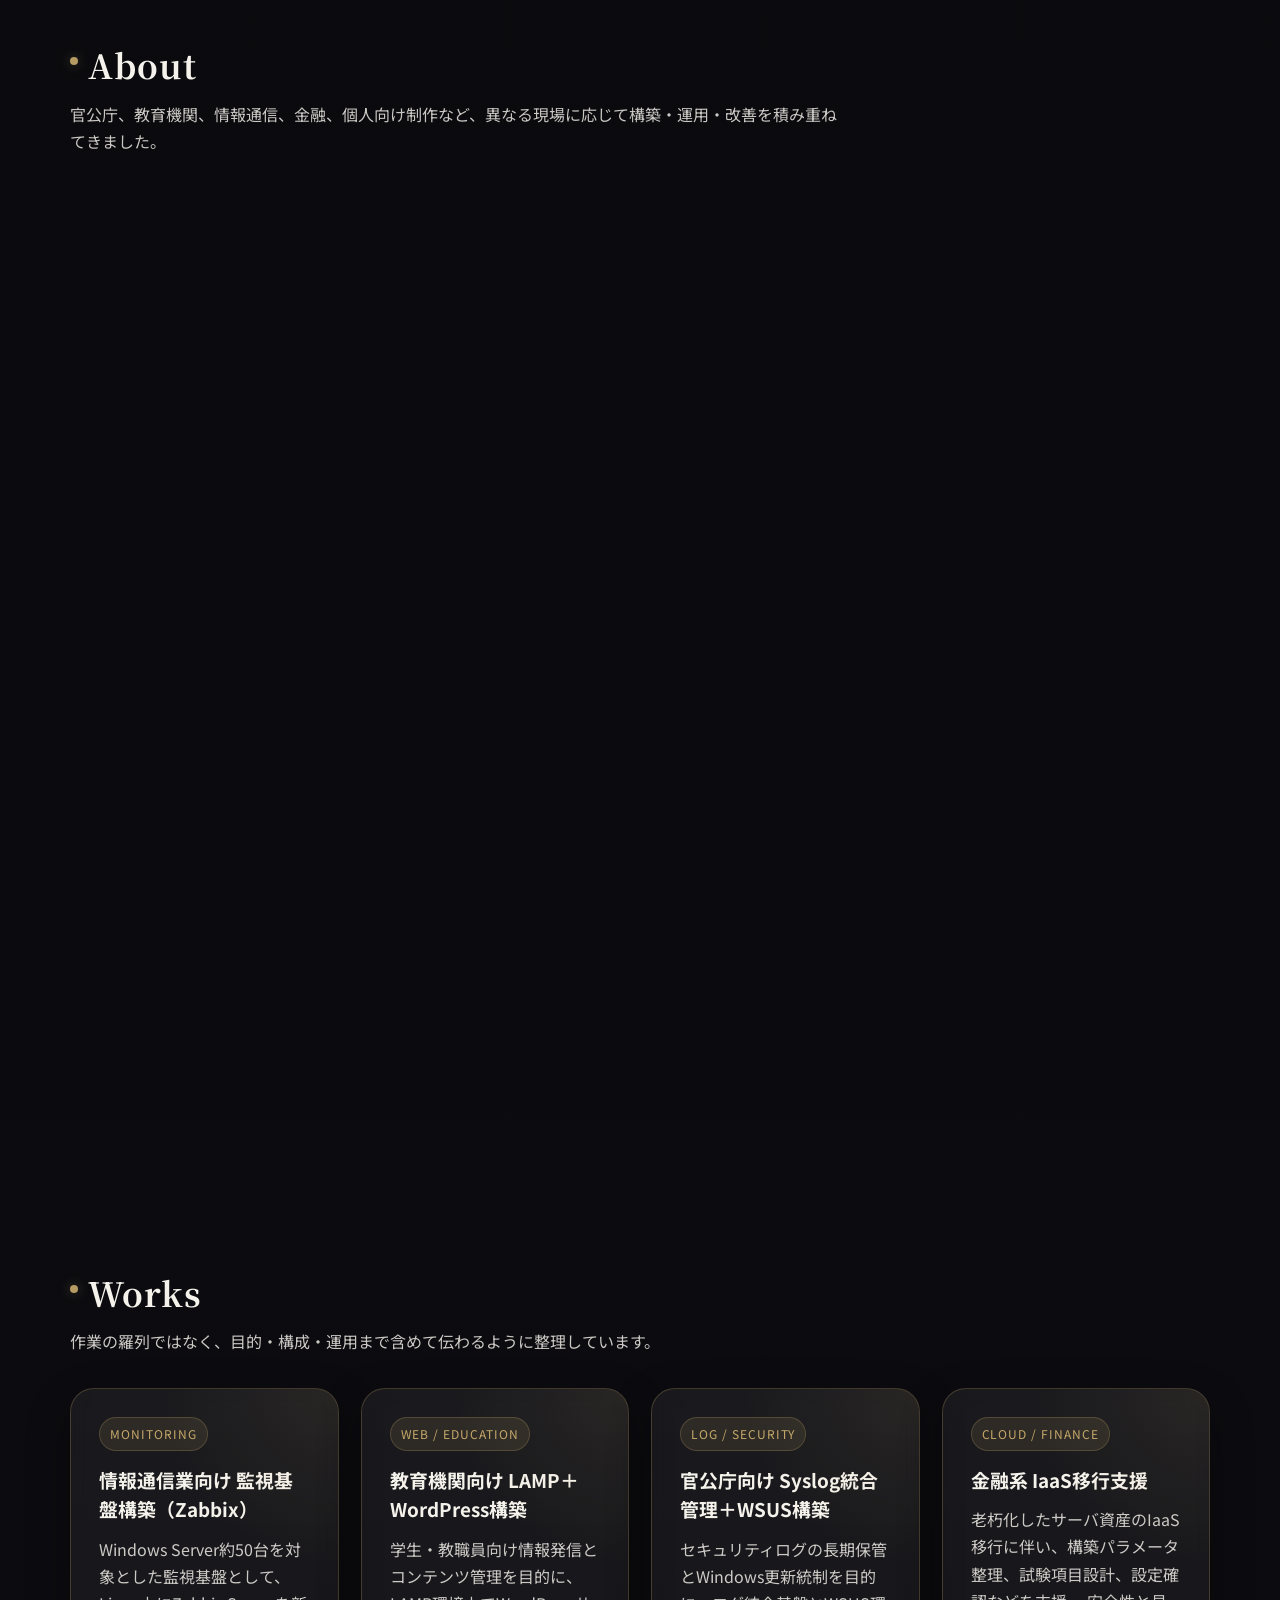
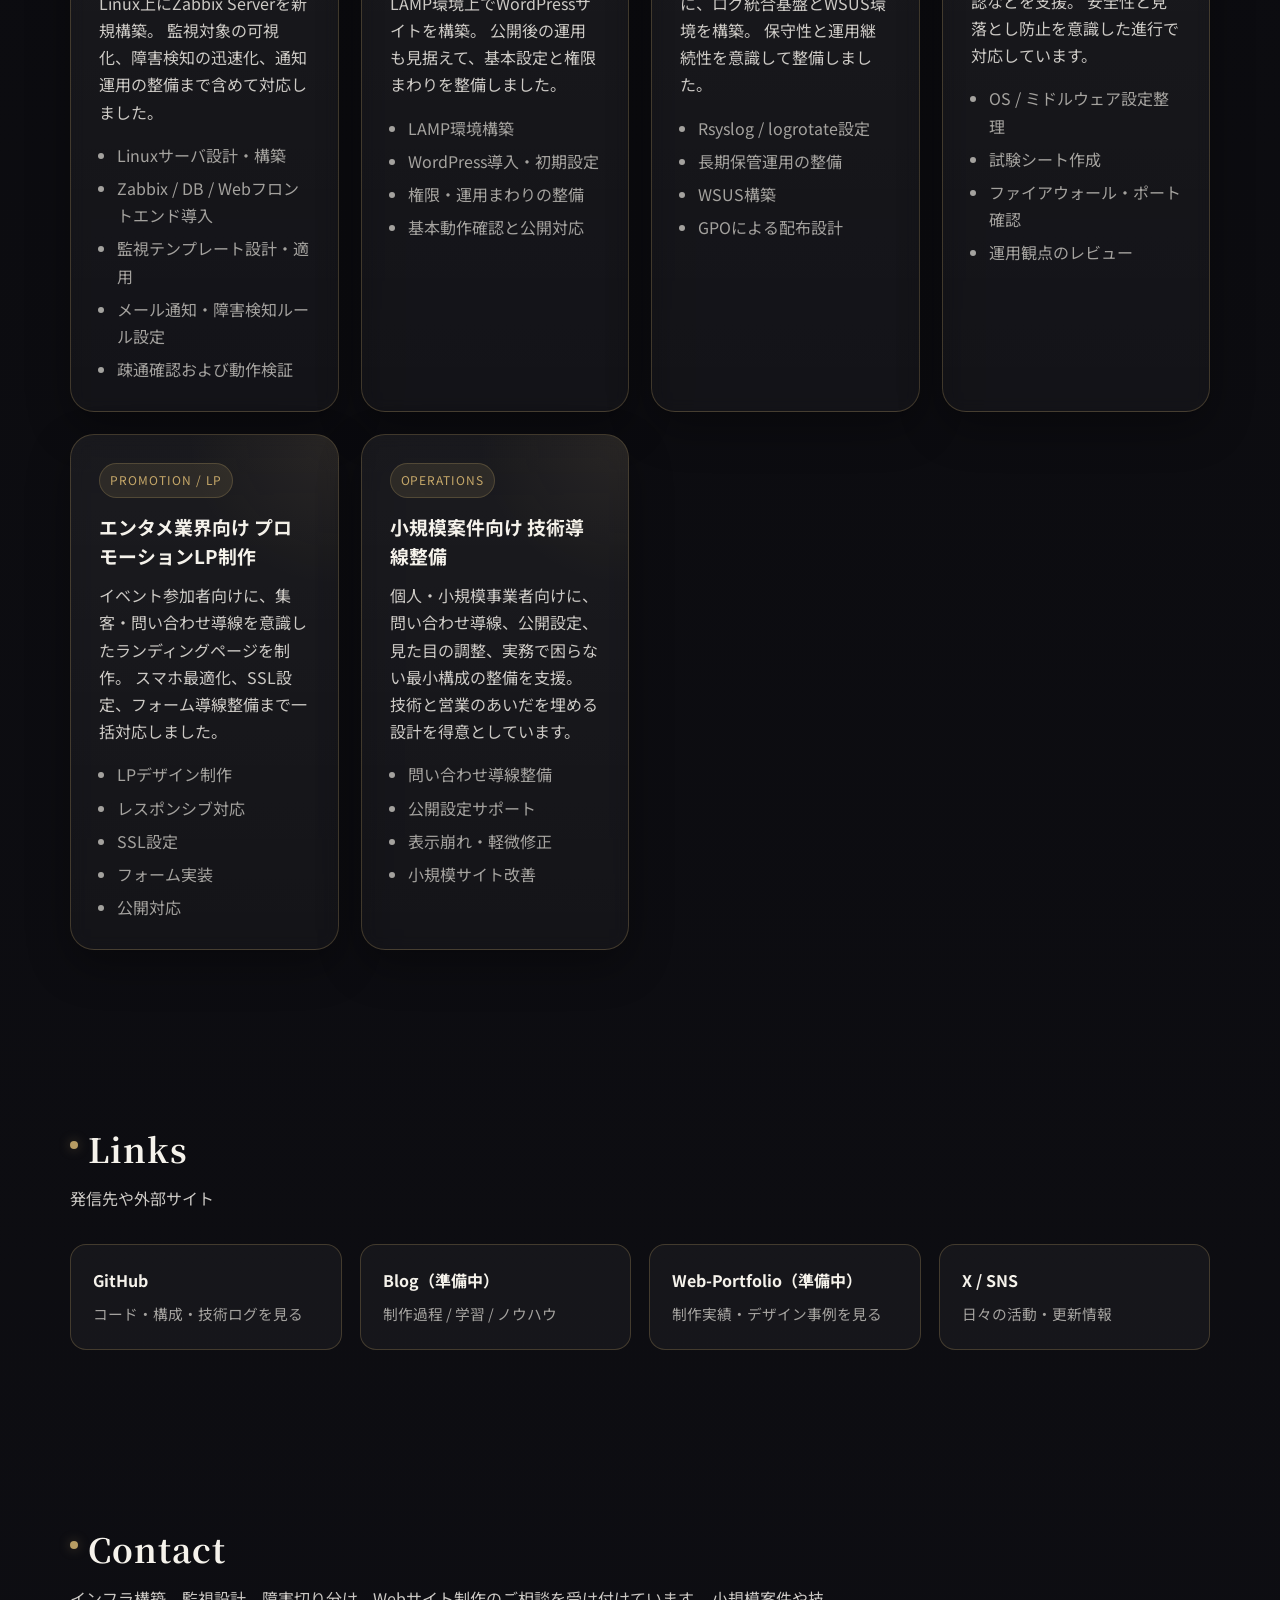
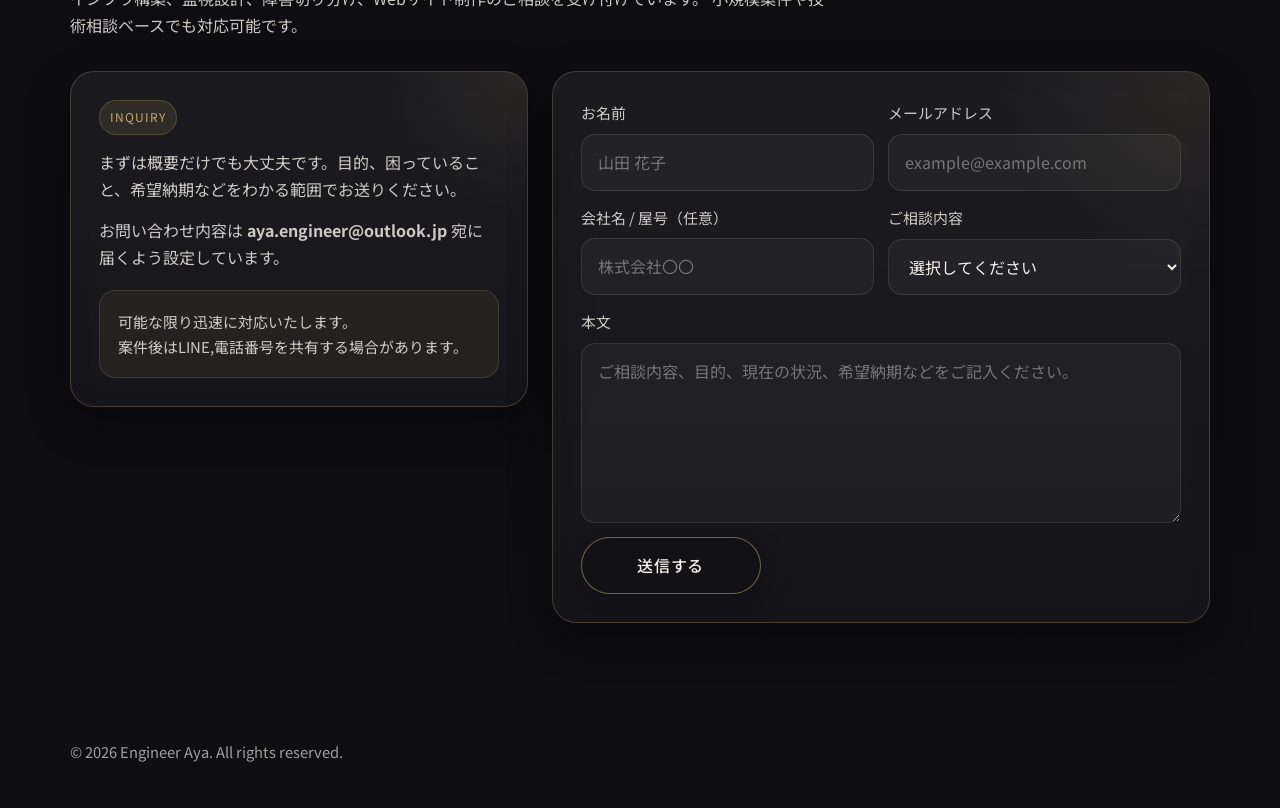
==== commit 27aa15c7: "Update index.html" ====
--- a/index.html
+++ b/index.html
@@ -592,7 +592,7 @@
       <div class="container hero-grid">
         <div>
           <p class="eyebrow">Portfolio</p>
-          <h1 class="hero-copy">多様な現場に、<br>しなやかで強い技術を。</h1>
+          <h1 class="hero-copy">一人だからこそ、<br>早く、近く、頼れる</h1>
           <p class="hero-sub">
             インフラ設計・構築・運用から、監視、障害対応、Web制作、問い合わせ導線整備まで。
             現場に合わせて、使い続けられる環境を丁寧に支えます。
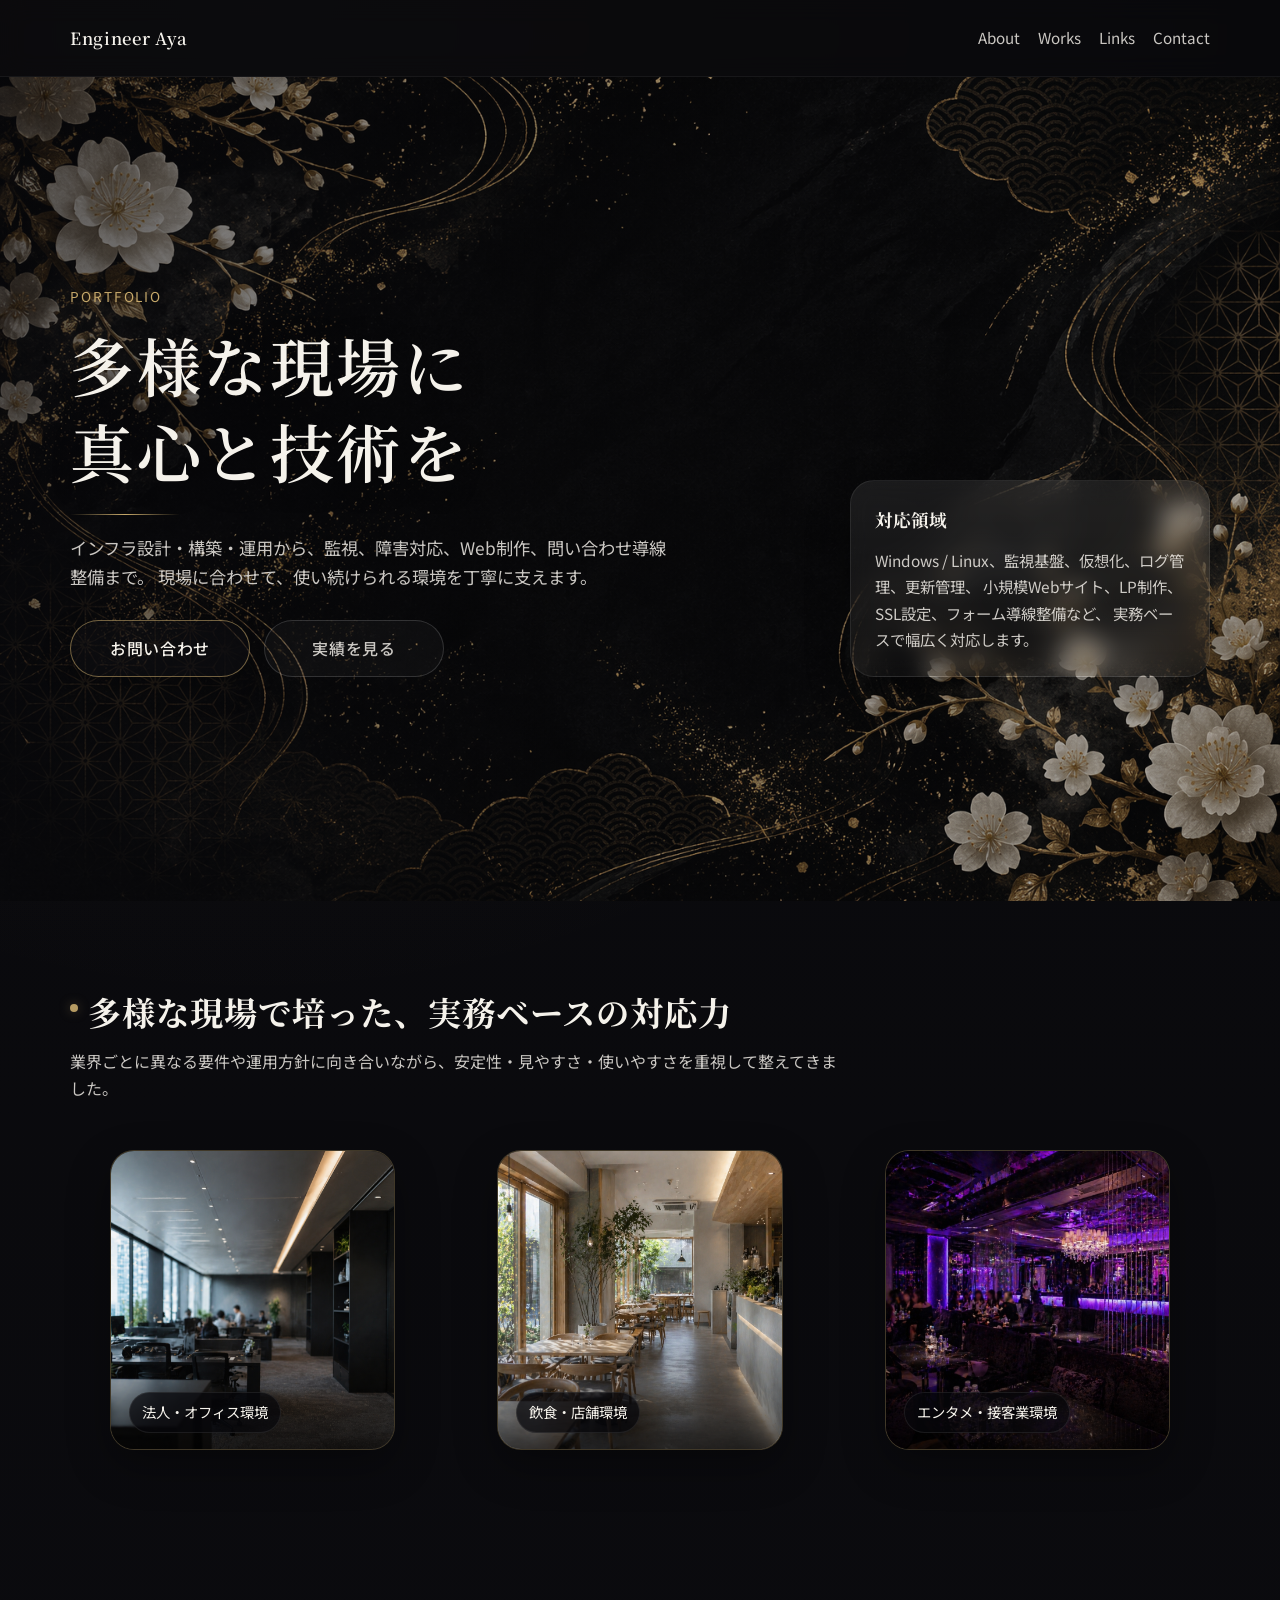
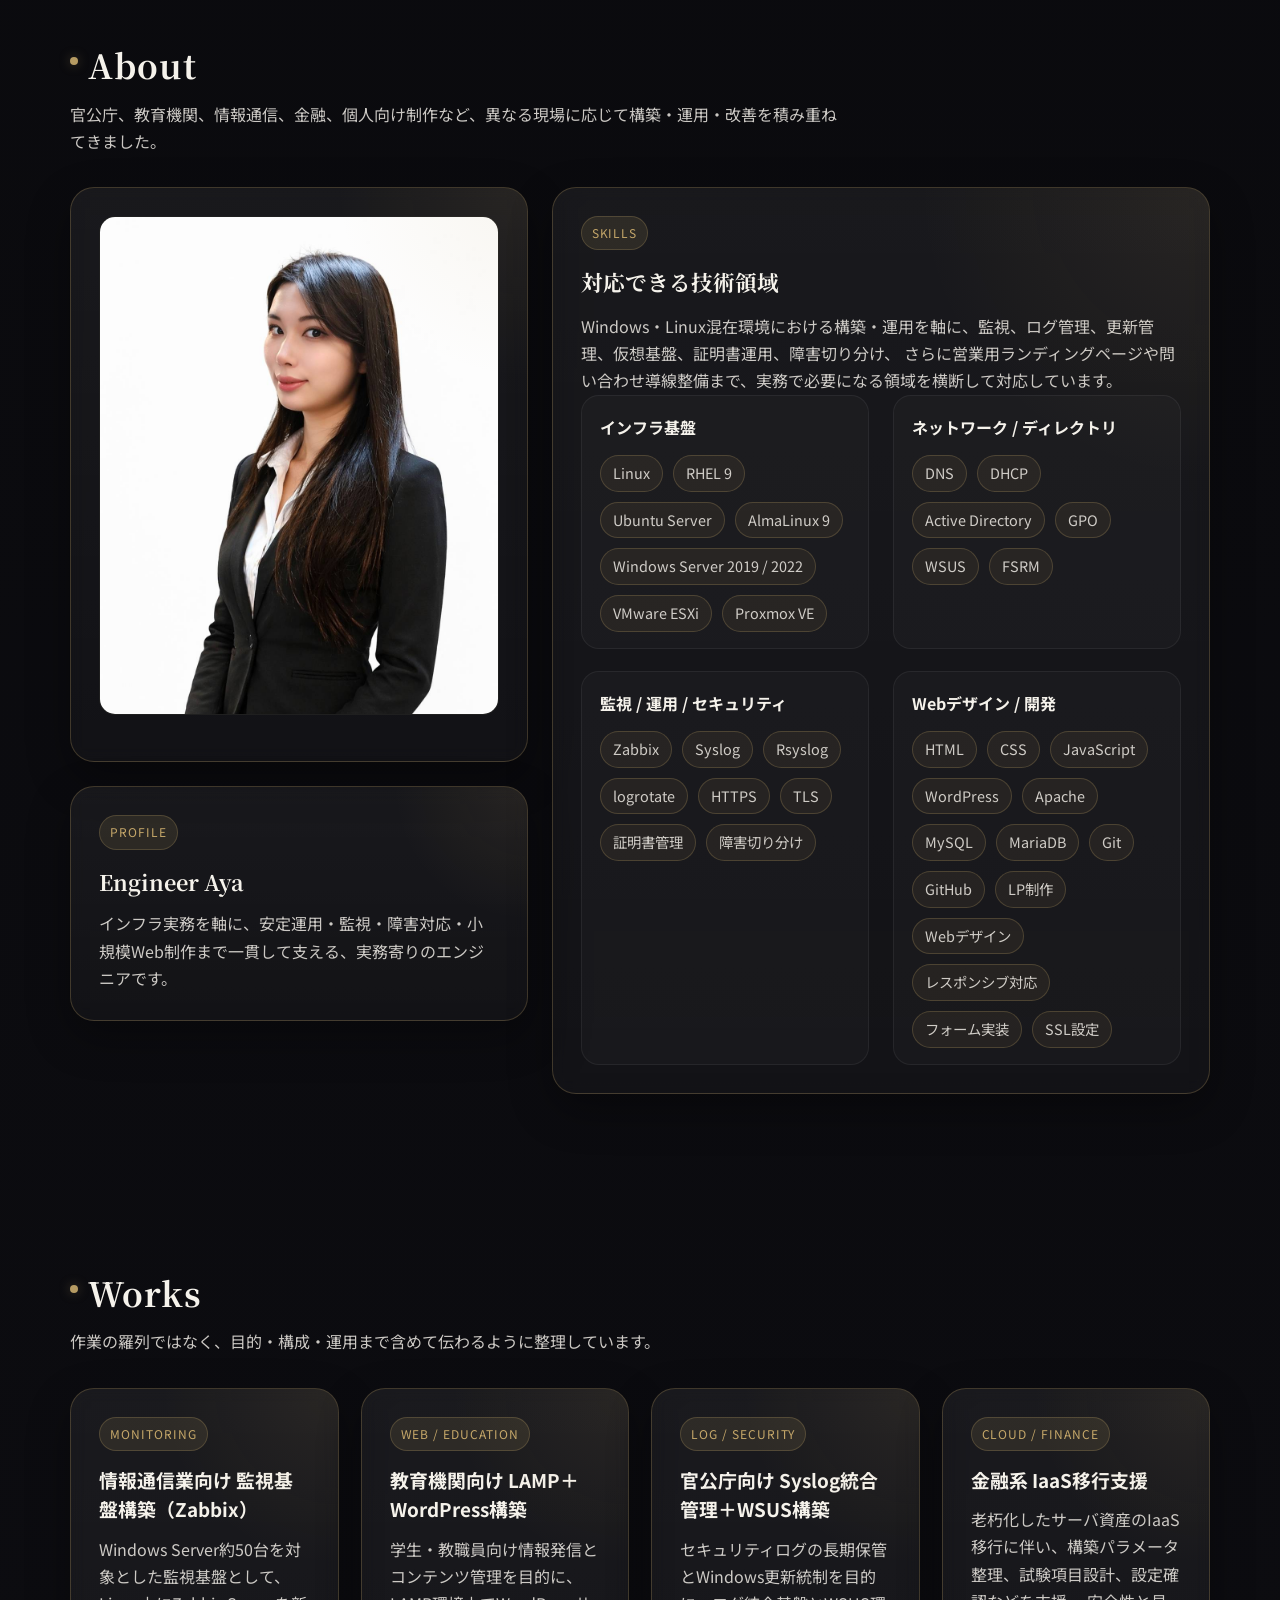
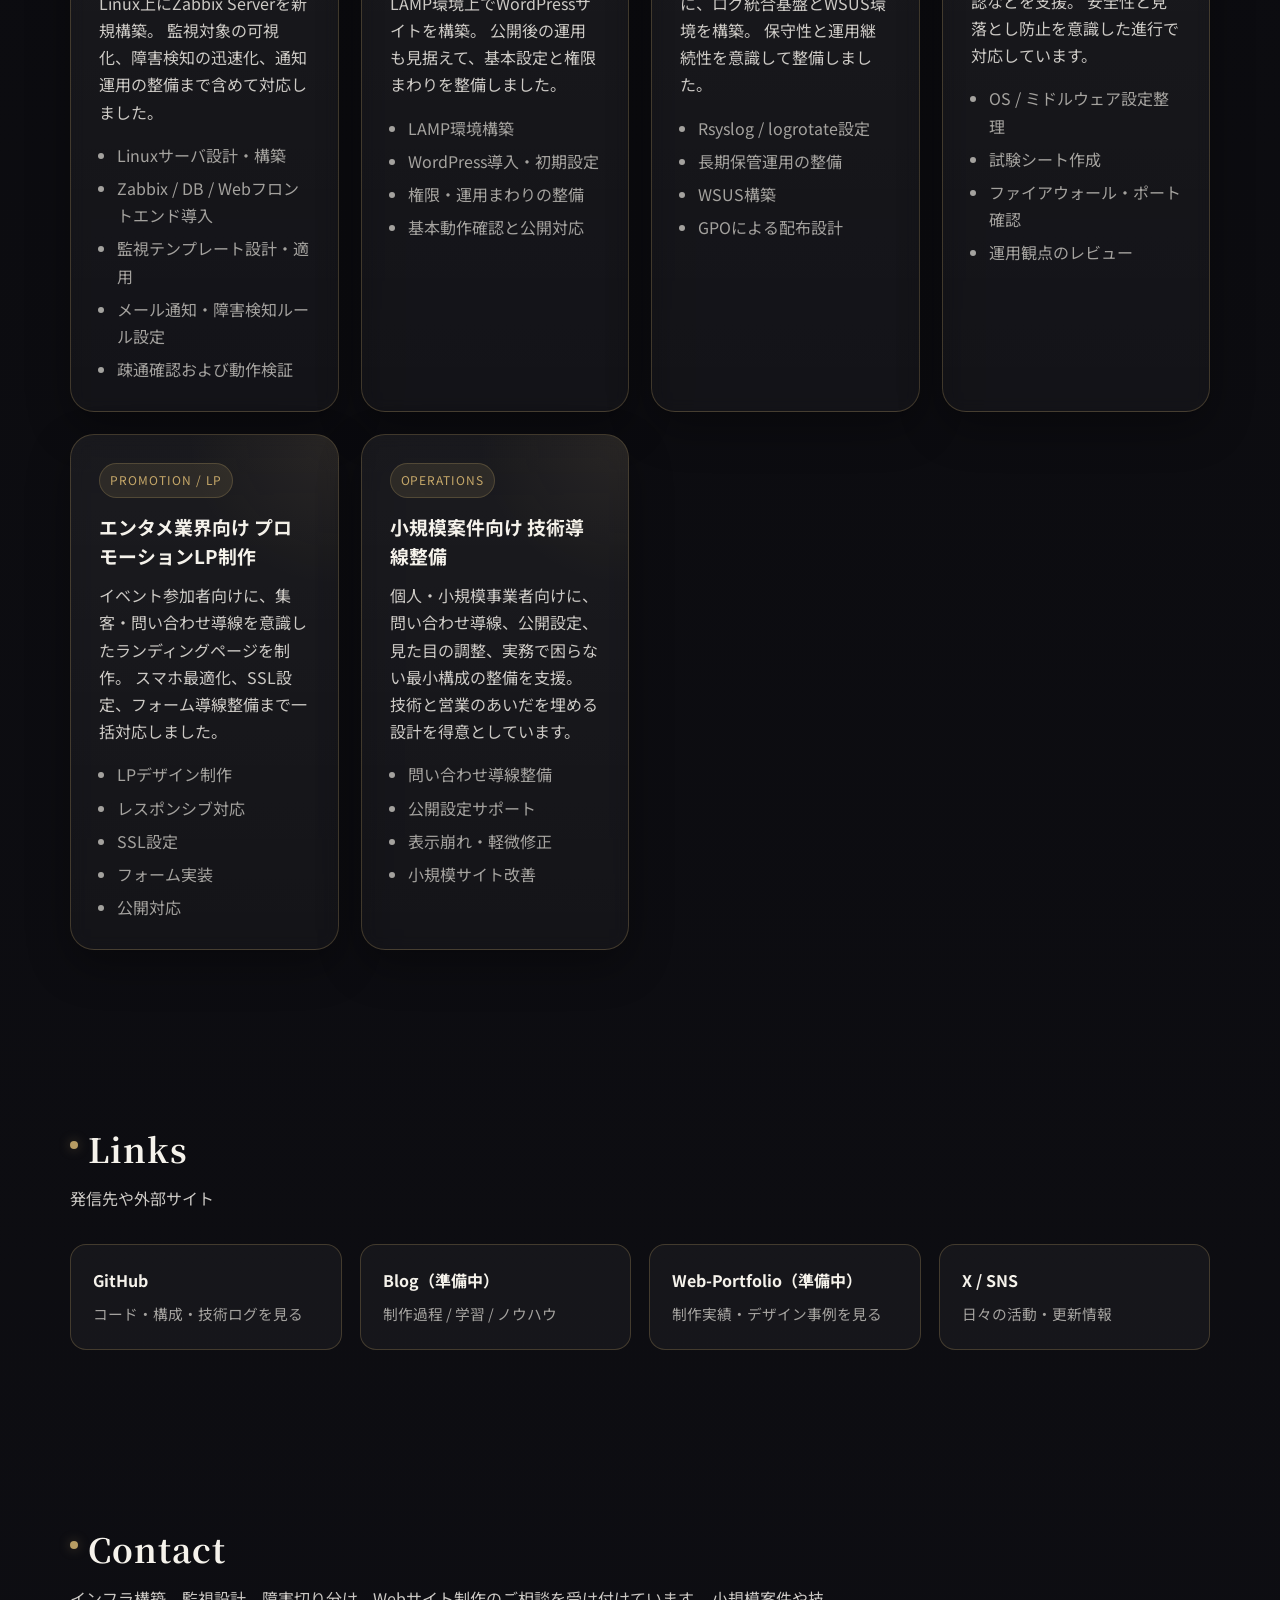
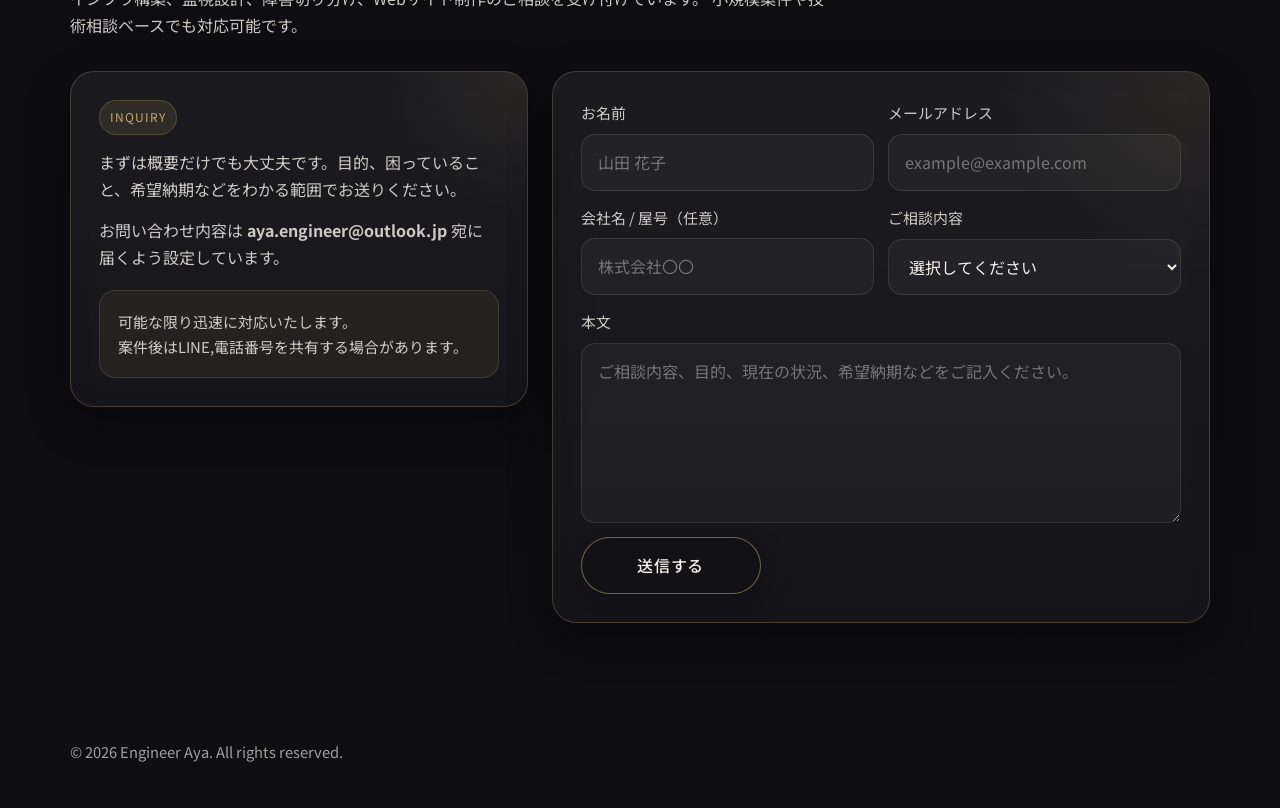
==== commit 2dd171b0: "Update index.html" ====
--- a/index.html
+++ b/index.html
@@ -592,7 +592,7 @@
       <div class="container hero-grid">
         <div>
           <p class="eyebrow">Portfolio</p>
-          <h1 class="hero-copy">一人だからこそ、<br>早く、近く、頼れる</h1>
+          <h1 class="hero-copy">多様な現場に<br>真心と技術を</h1>
           <p class="hero-sub">
             インフラ設計・構築・運用から、監視、障害対応、Web制作、問い合わせ導線整備まで。
             現場に合わせて、使い続けられる環境を丁寧に支えます。
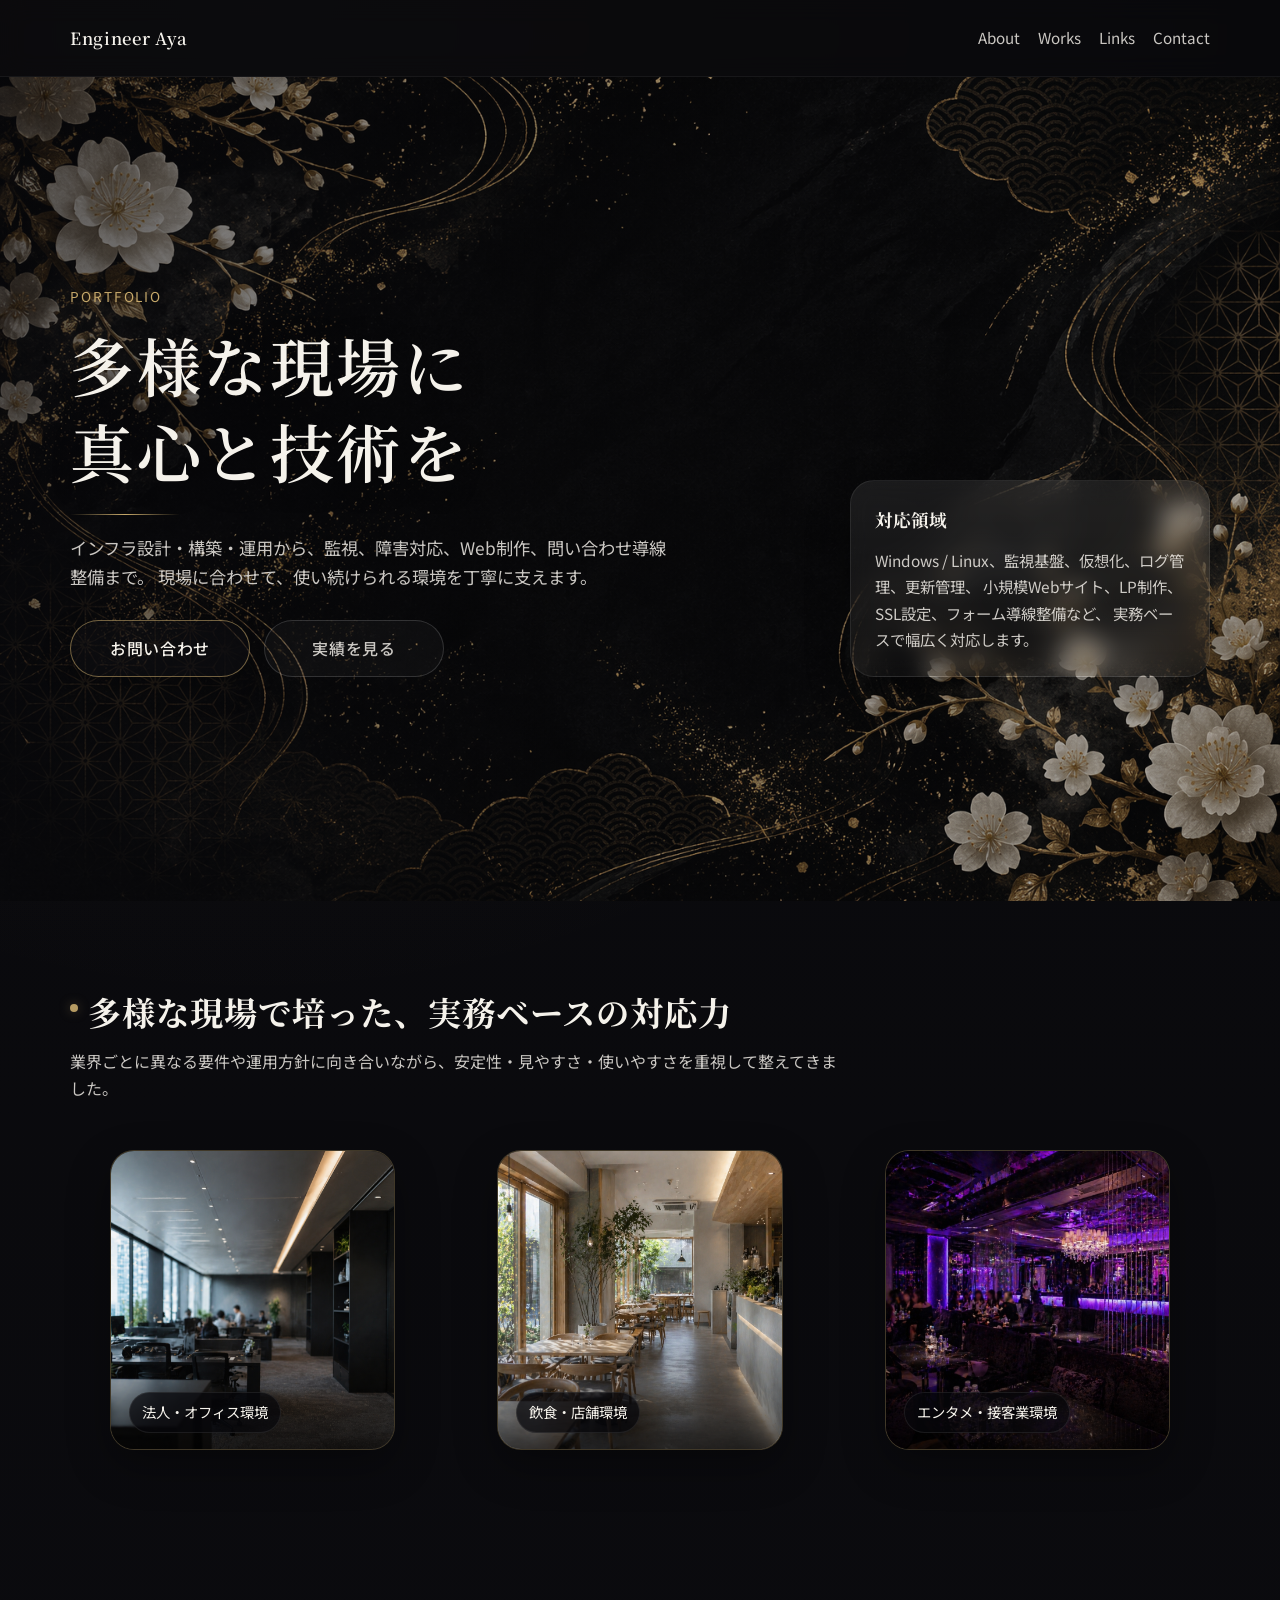
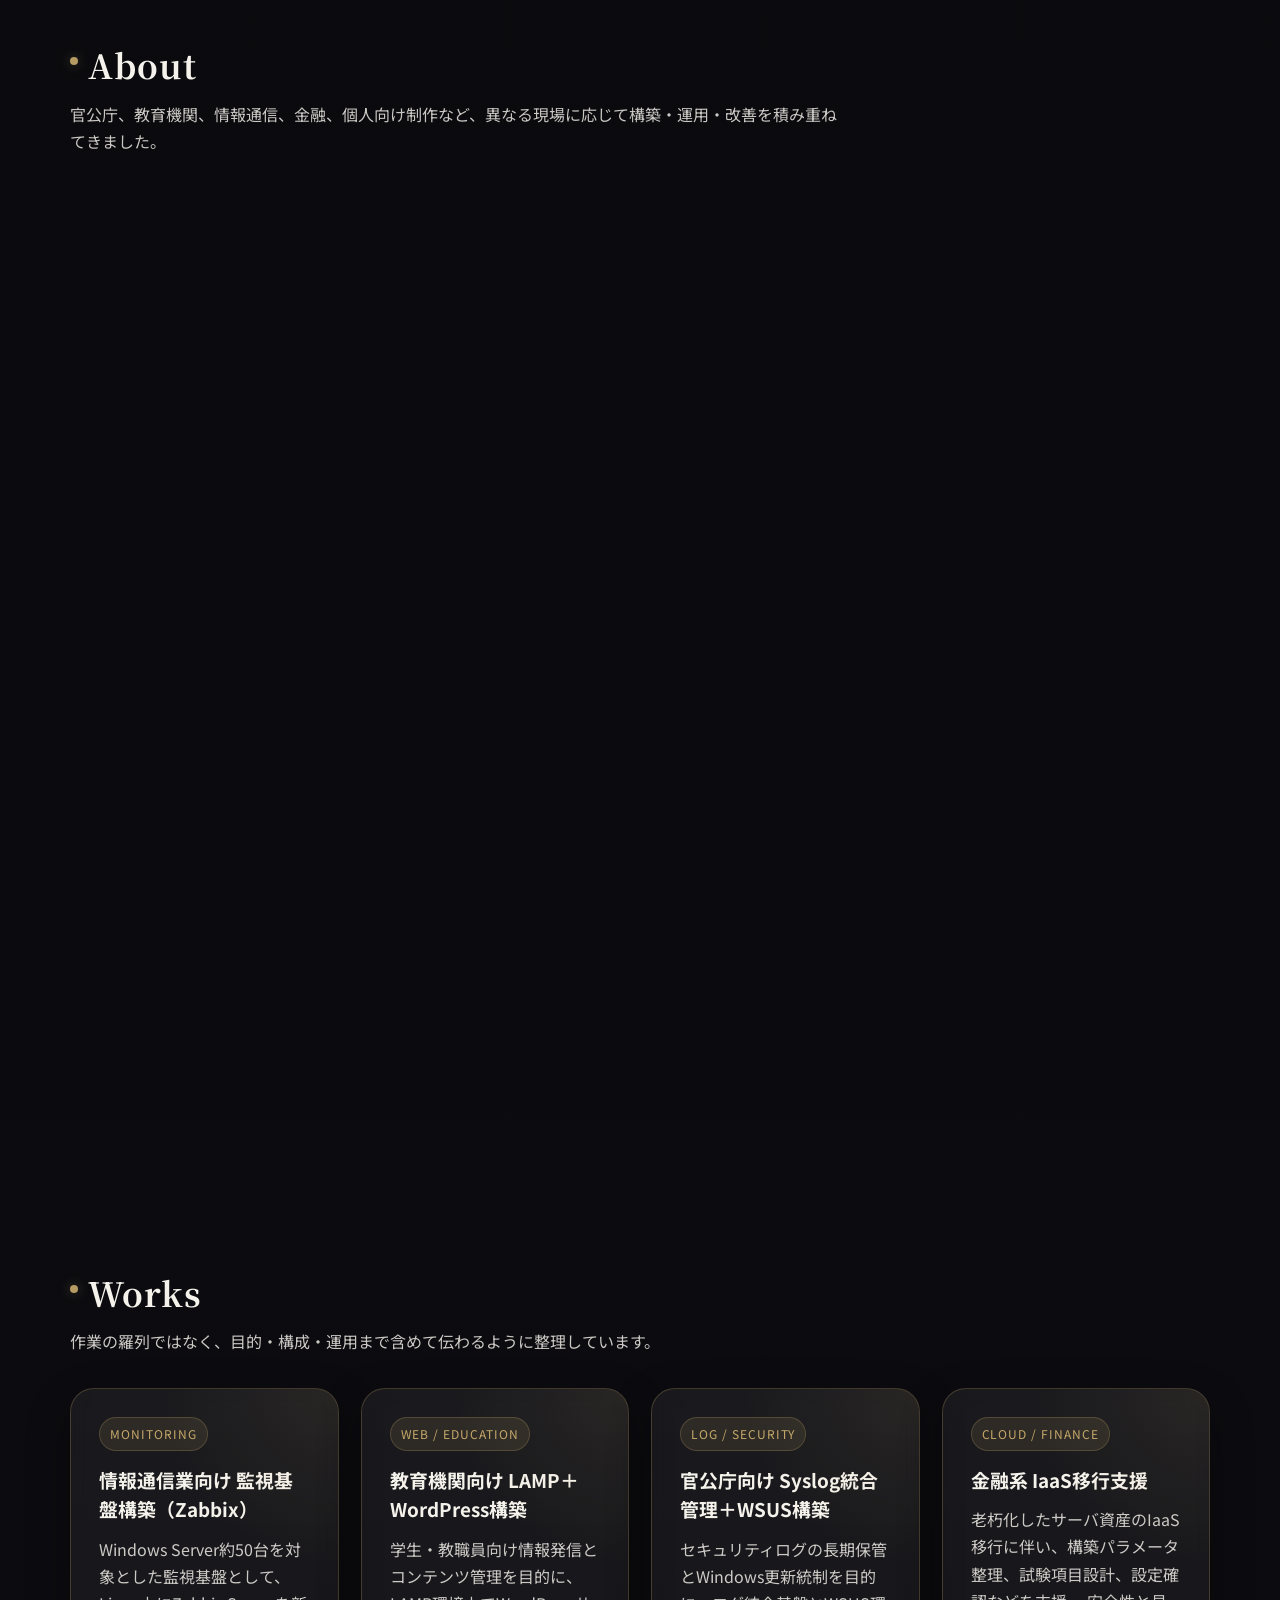
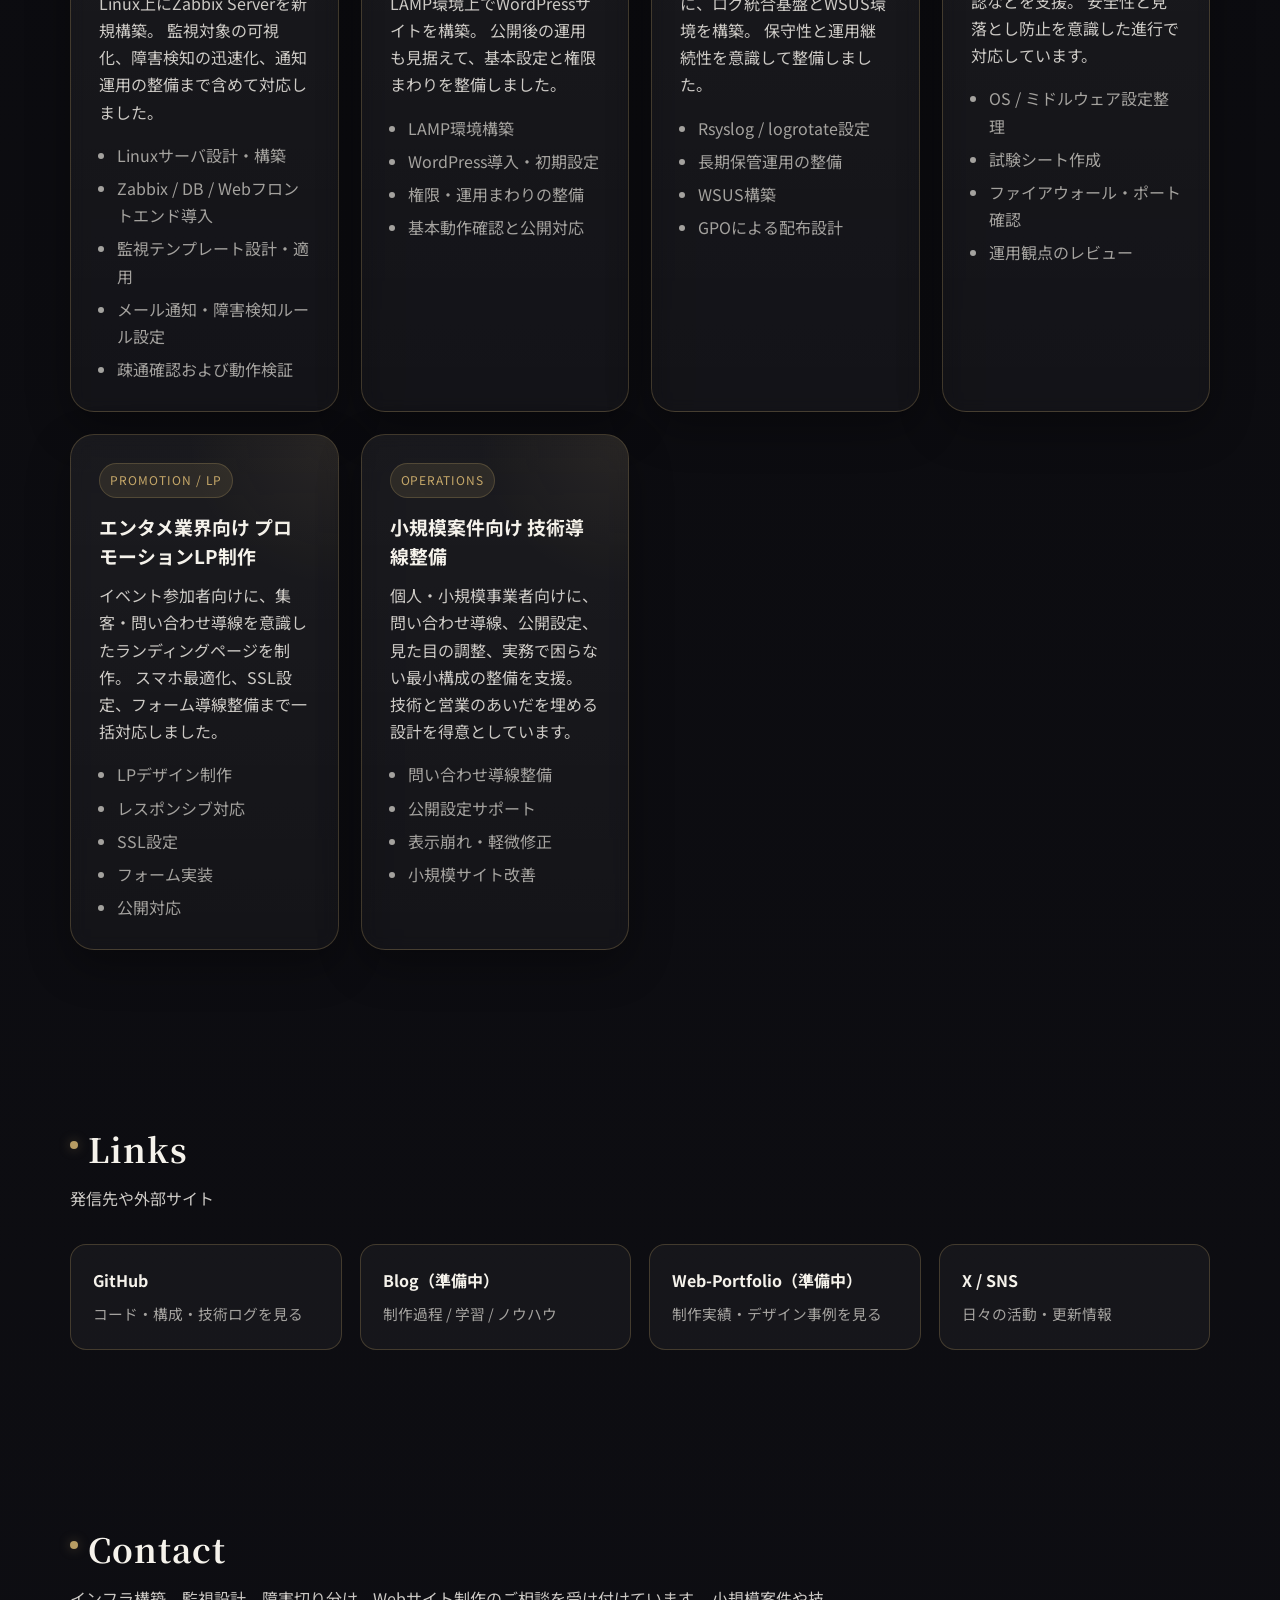
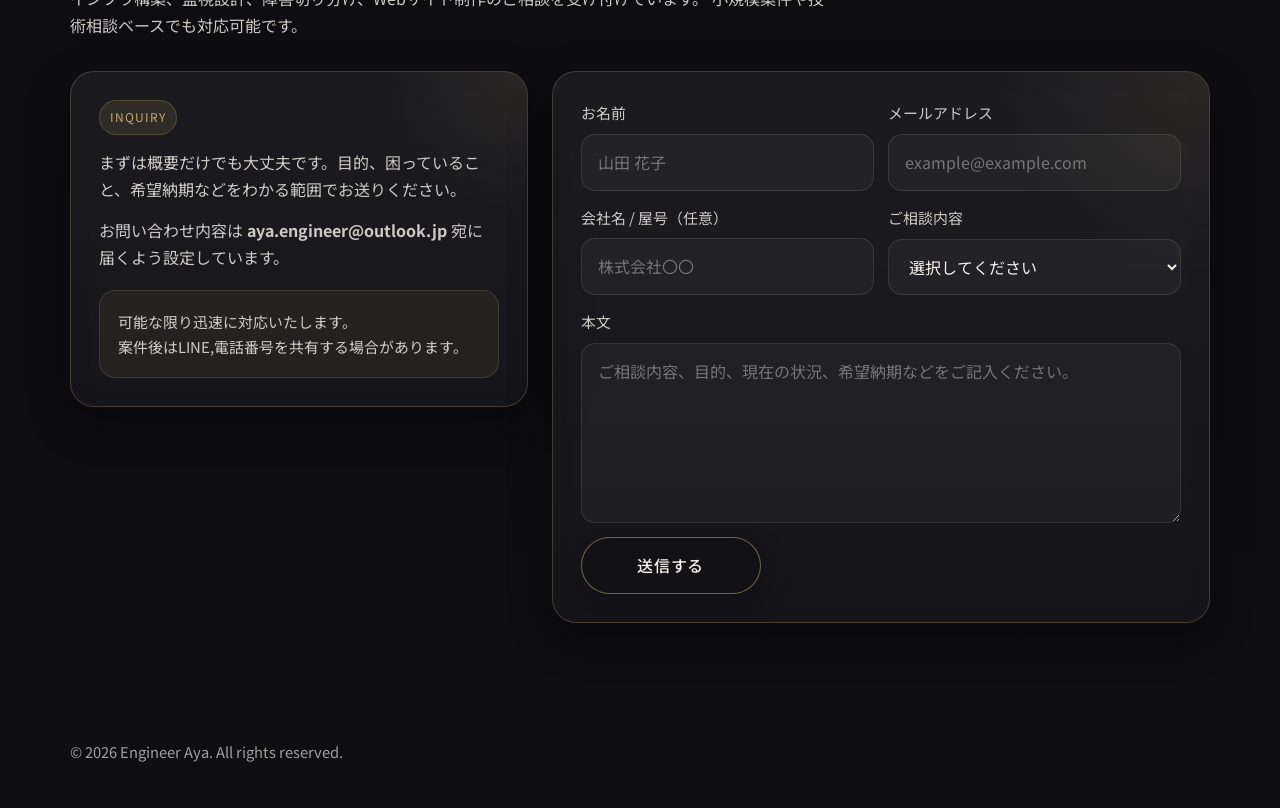
==== commit 3f65489b: "Update index.html" ====
--- a/index.html
+++ b/index.html
@@ -860,11 +860,11 @@
             <strong>GitHub</strong>
             <span>コード・構成・技術ログを見る</span>
           </a>
-          <a class="link-box" data-fade href="https://engineer-aya.com/blog" aria-disabled="true">
+          <a class="link-box" data-fade href="https://engineer-aya.com/blog/" aria-disabled="true">
             <strong>Blog（準備中）</strong>
             <span>制作過程 / 学習 / ノウハウ</span>
           </a>
-          <a class="link-box" data-fade href="https://engineer-aya.com/portfolio" target="_blank" rel="noopener noreferrer">
+          <a class="link-box" data-fade href="https://engineer-aya.com/portfolio/" target="_blank" rel="noopener noreferrer">
             <strong>Web-Portfolio（準備中）</strong>
             <span>制作実績・デザイン事例を見る</span>
           </a>
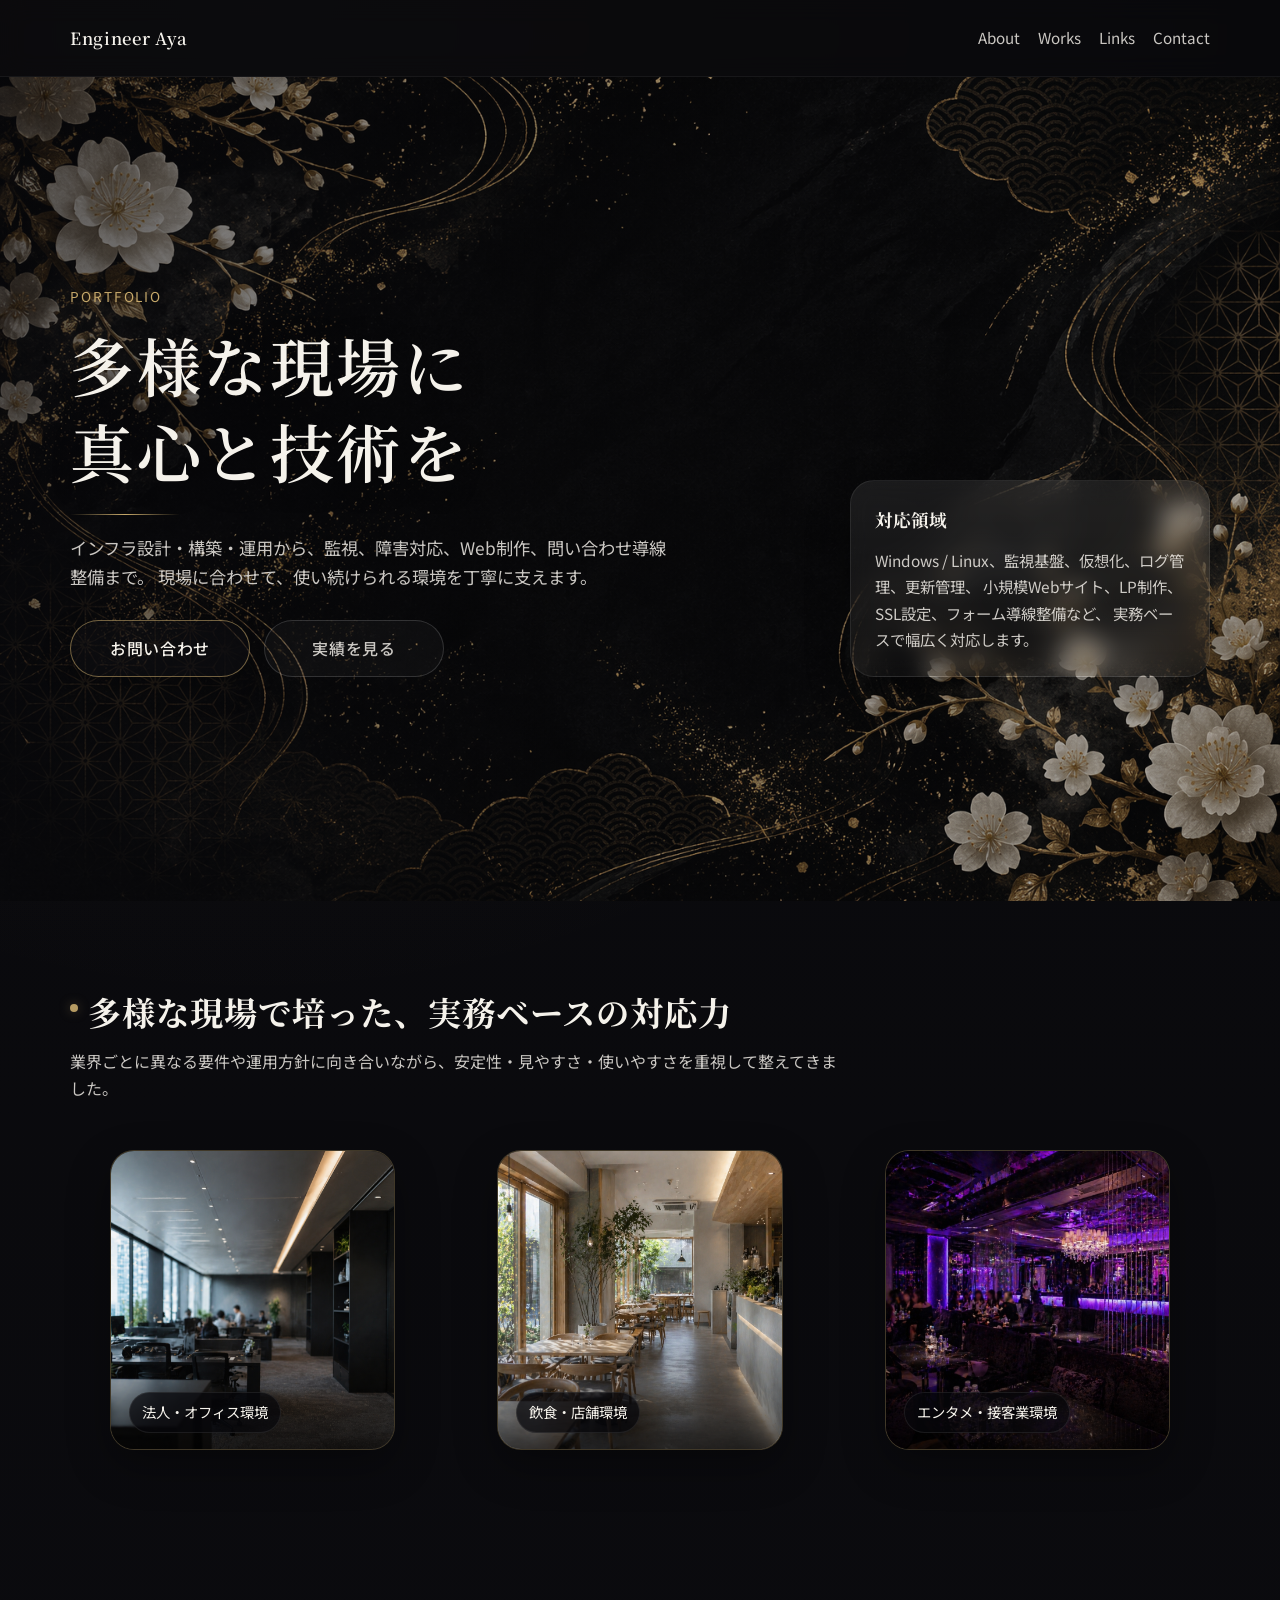
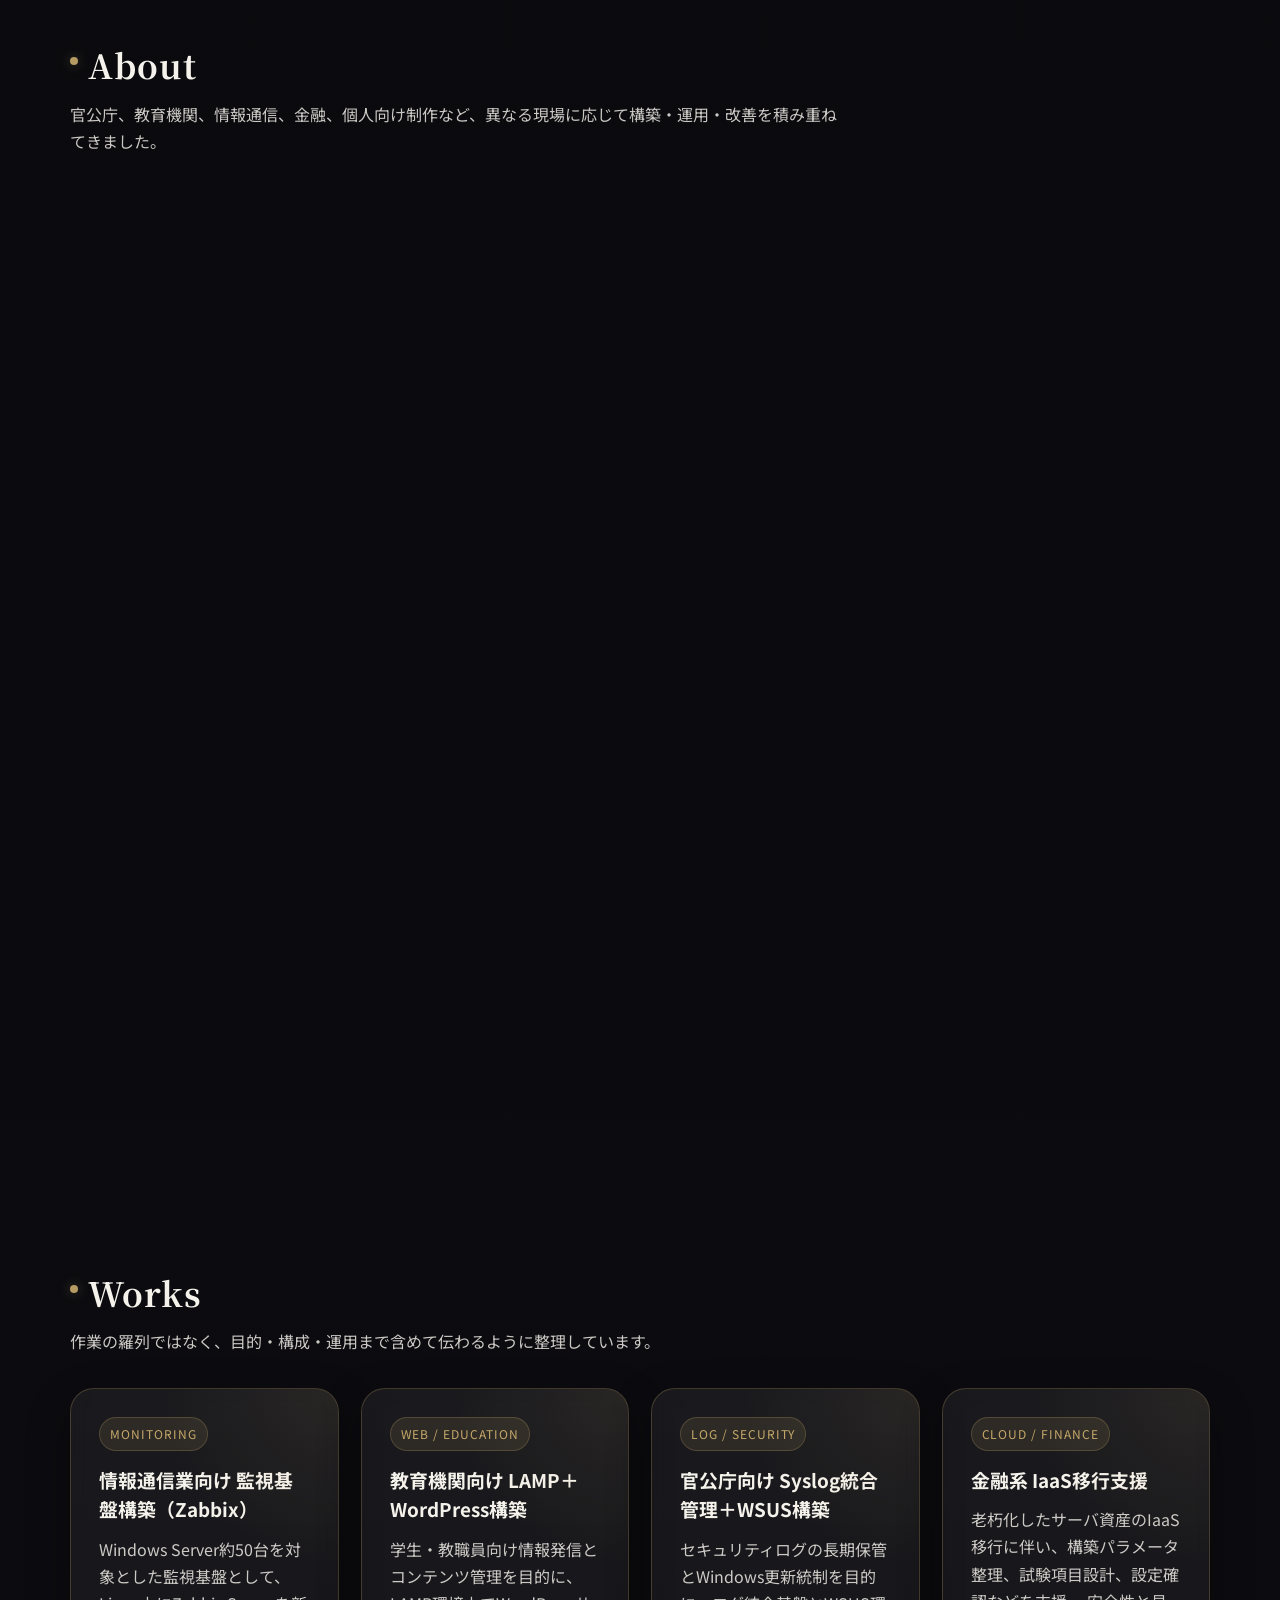
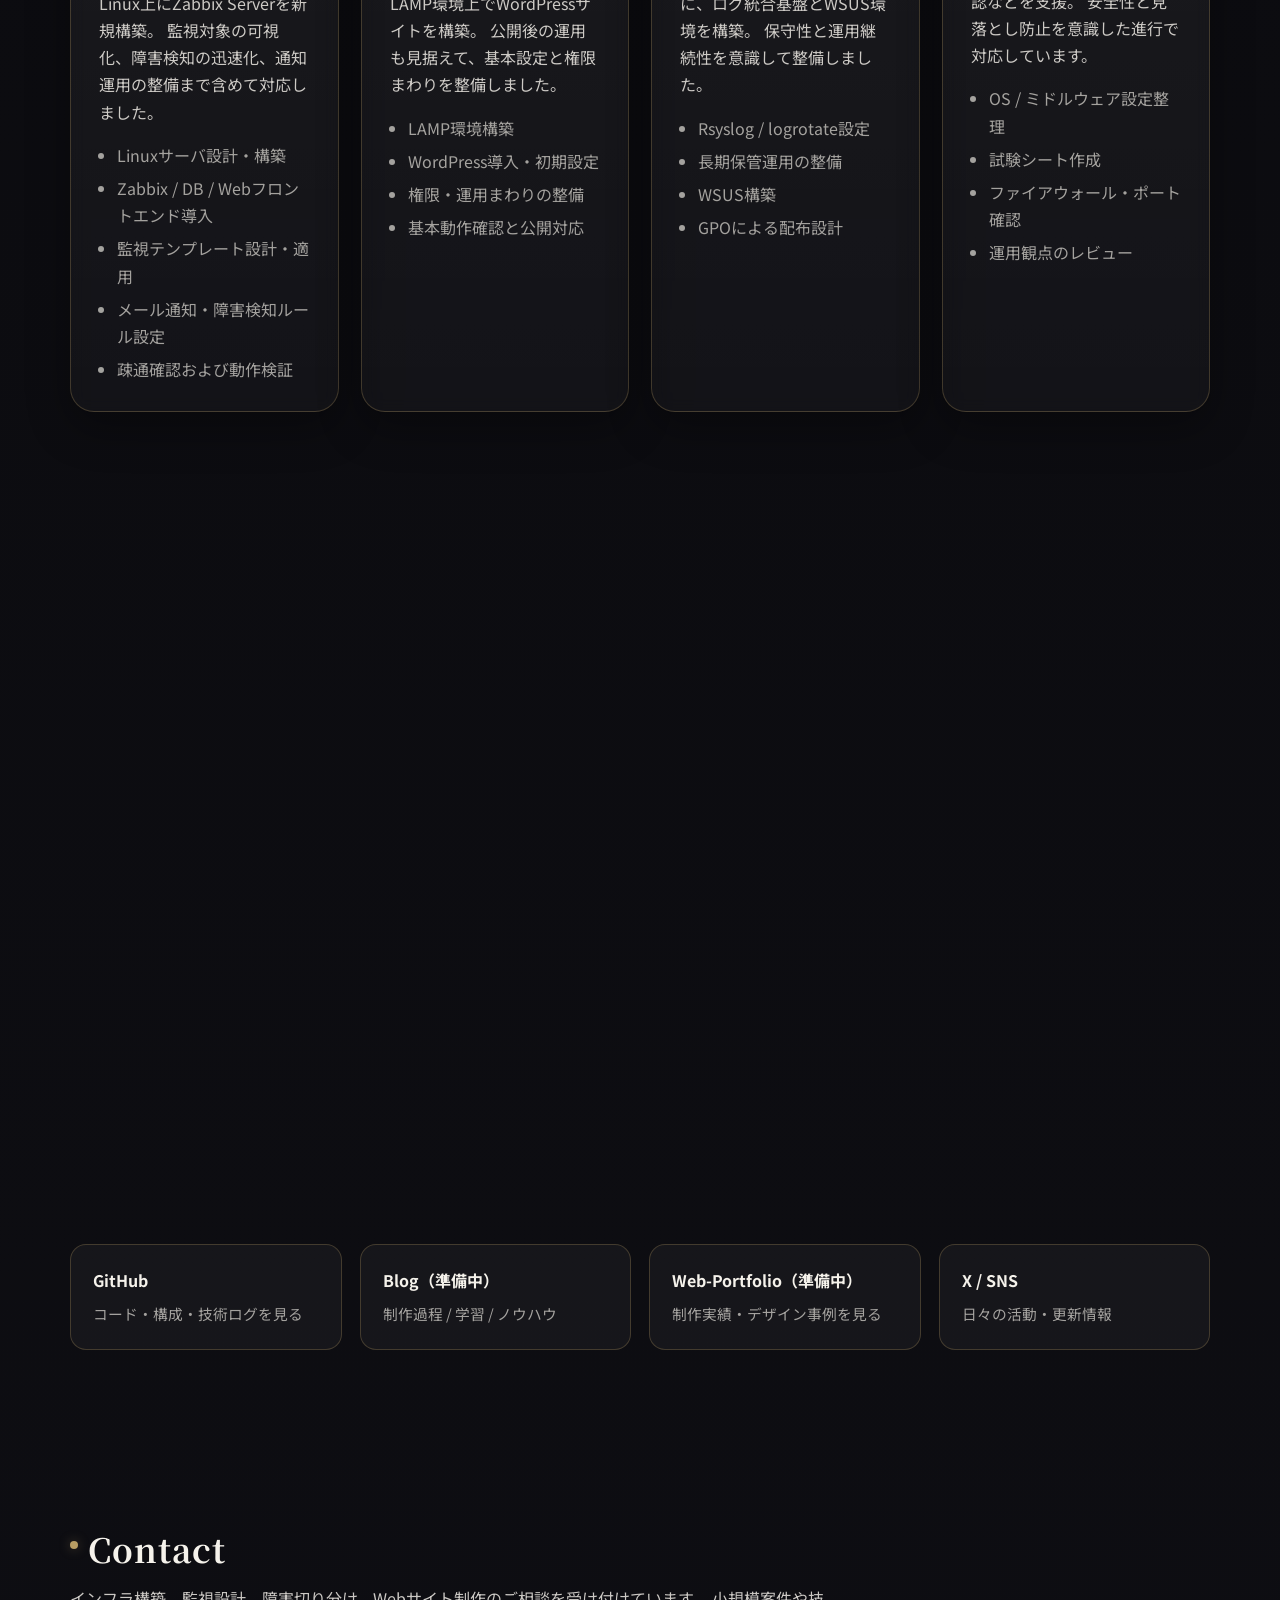
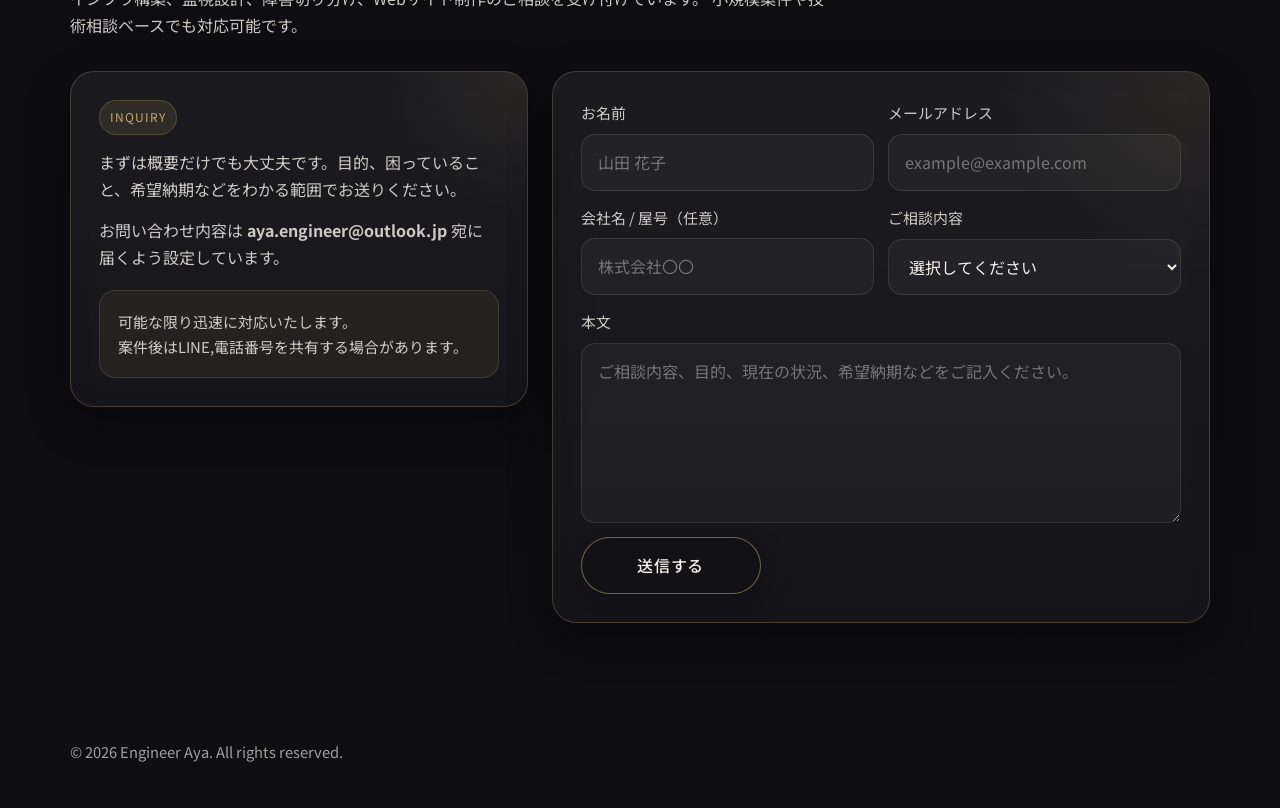
==== commit b7518ee7: "Update index.html" ====
--- a/index.html
+++ b/index.html
@@ -860,11 +860,11 @@
             <strong>GitHub</strong>
             <span>コード・構成・技術ログを見る</span>
           </a>
-          <a class="link-box" data-fade href="https://engineer-aya.com/blog/" aria-disabled="true">
+          <a class="link-box" data-fade href="公開予定" aria-disabled="true">
             <strong>Blog（準備中）</strong>
             <span>制作過程 / 学習 / ノウハウ</span>
           </a>
-          <a class="link-box" data-fade href="https://engineer-aya.com/portfolio/" target="_blank" rel="noopener noreferrer">
+          <a class="link-box" data-fade href="公開予定" target="_blank" rel="noopener noreferrer">
             <strong>Web-Portfolio（準備中）</strong>
             <span>制作実績・デザイン事例を見る</span>
           </a>
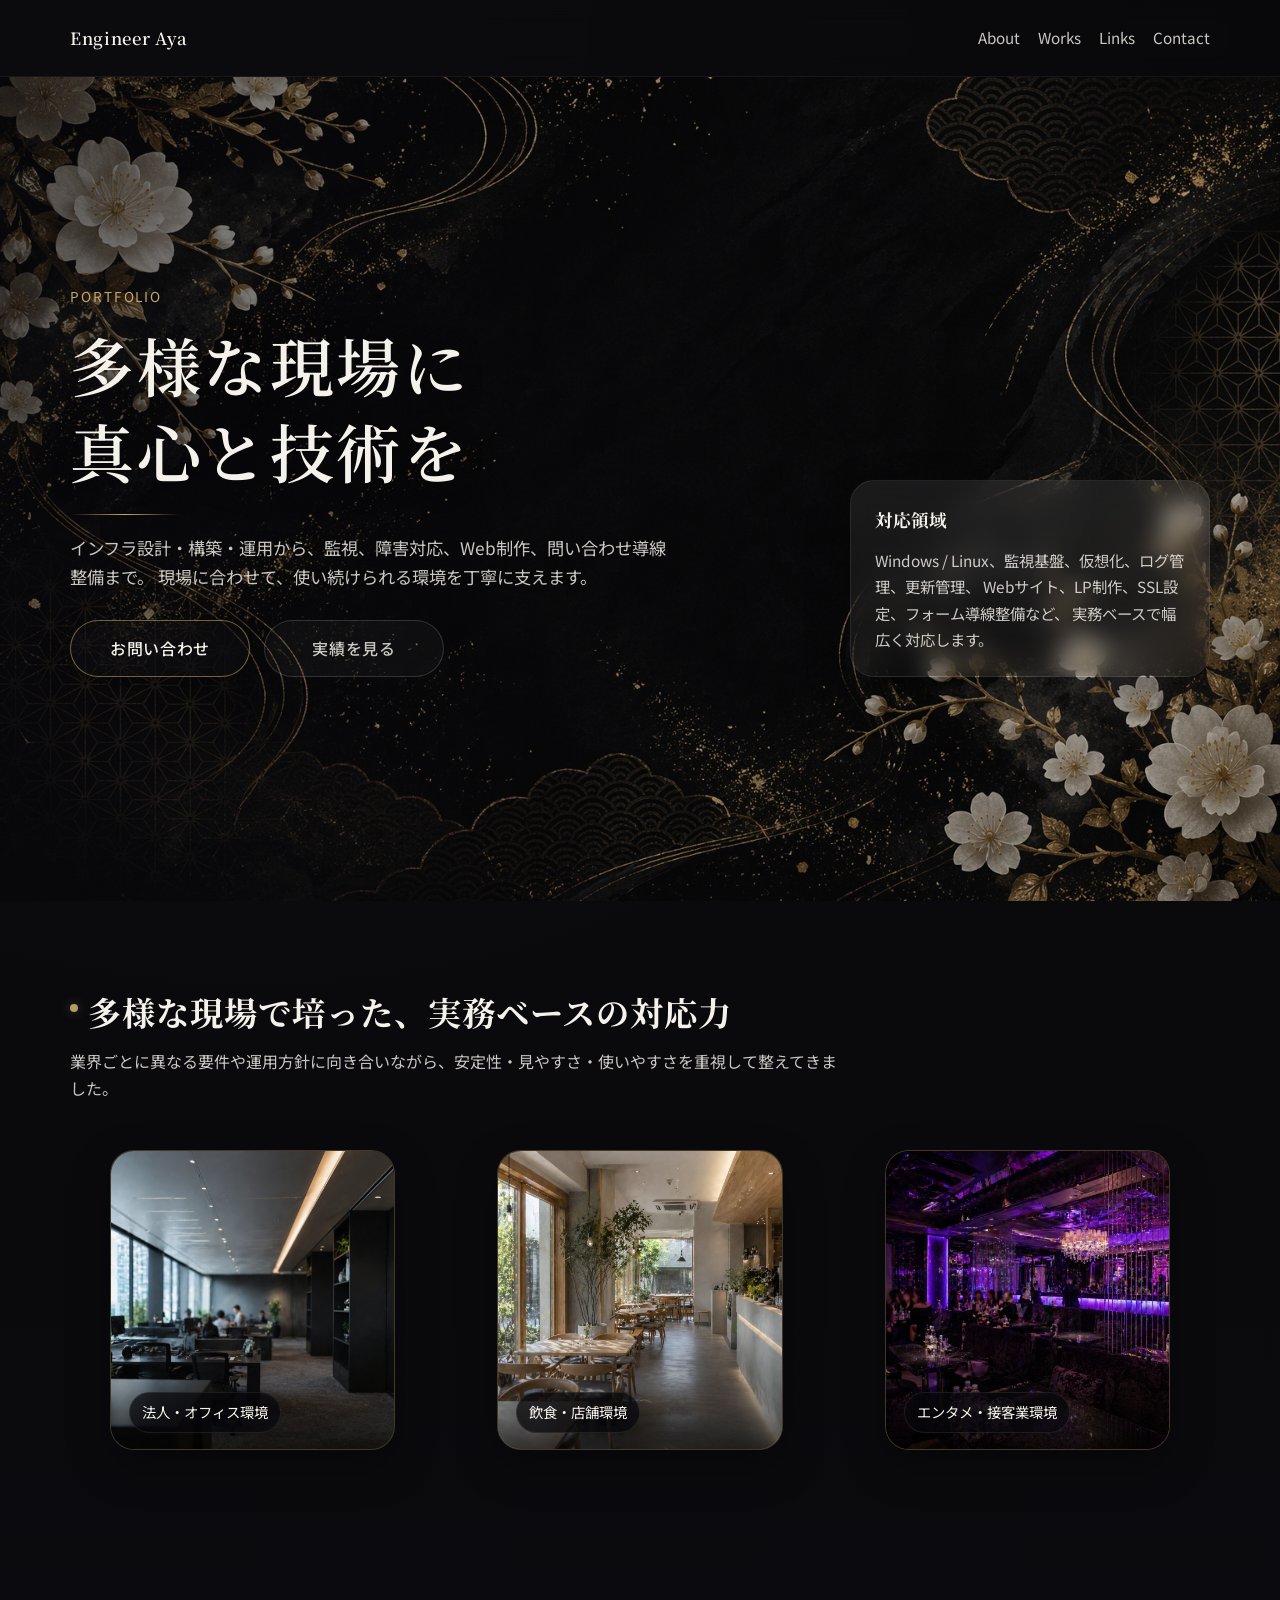
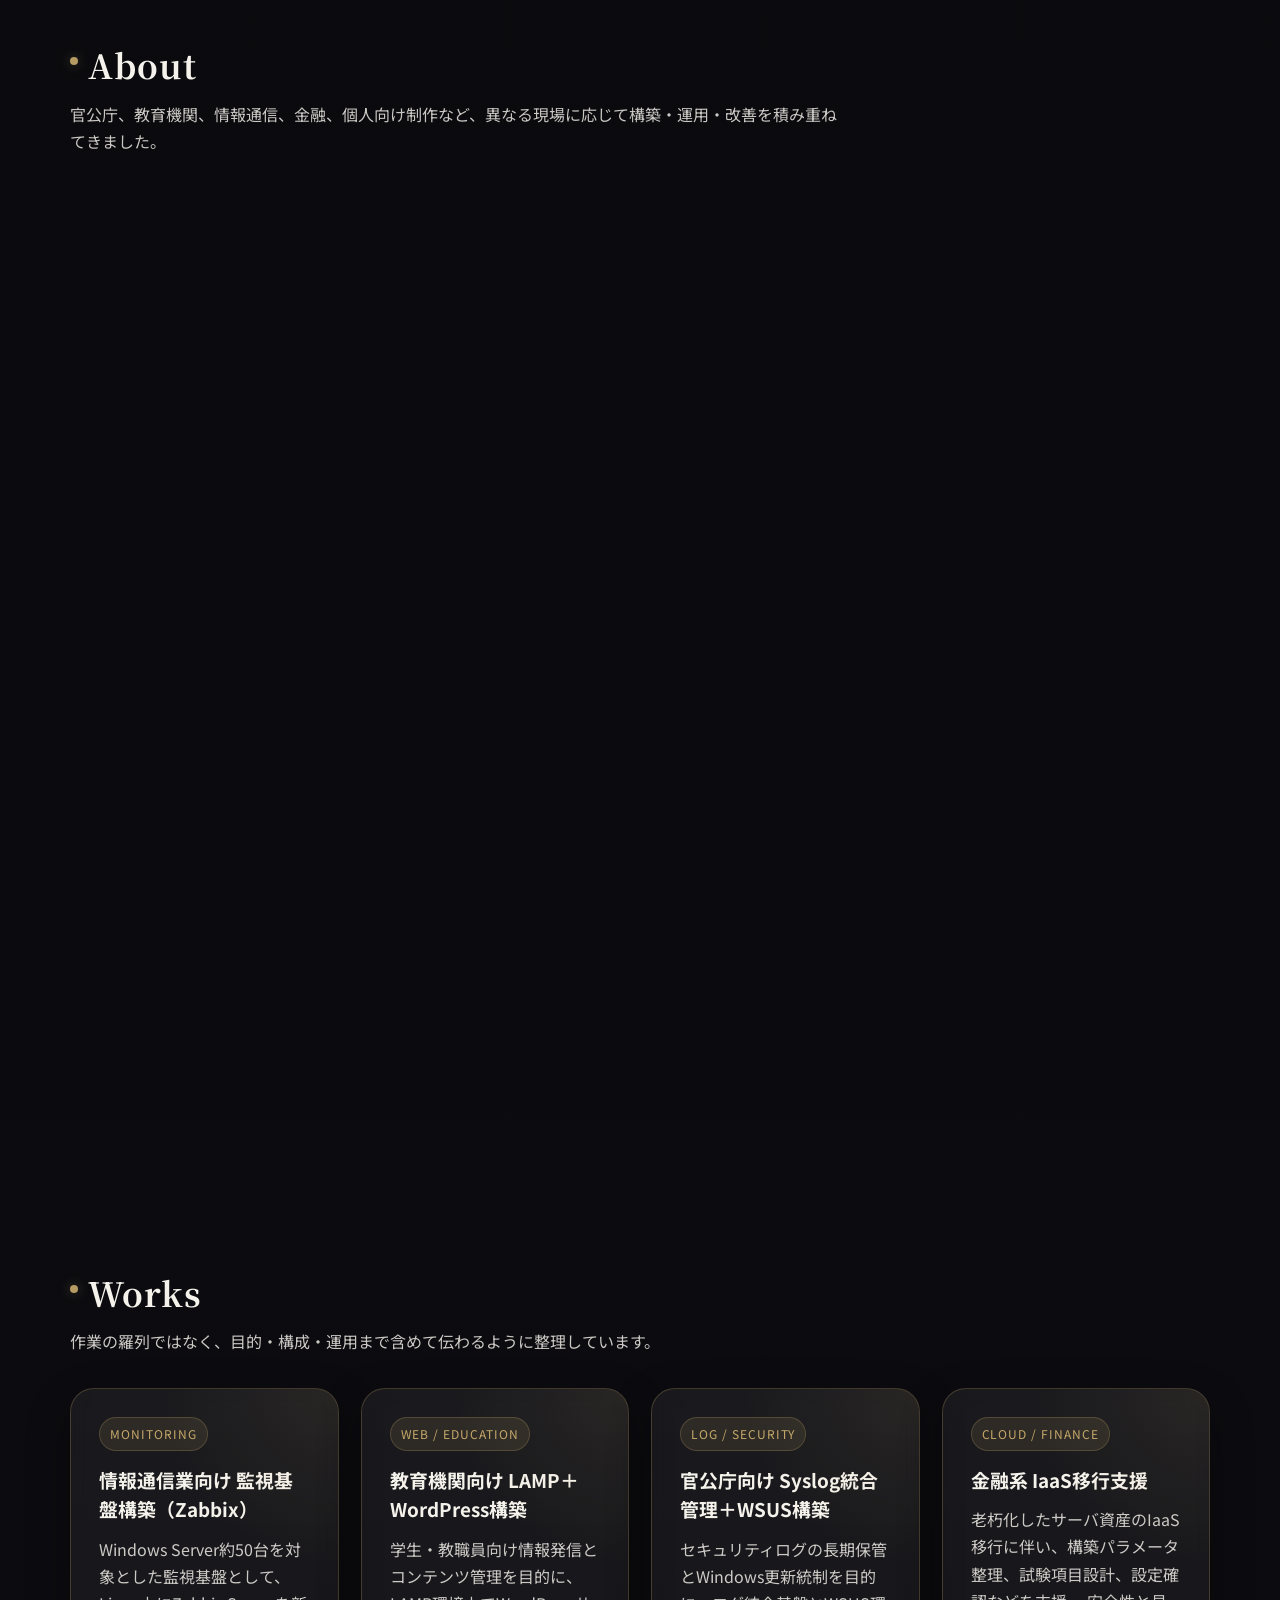
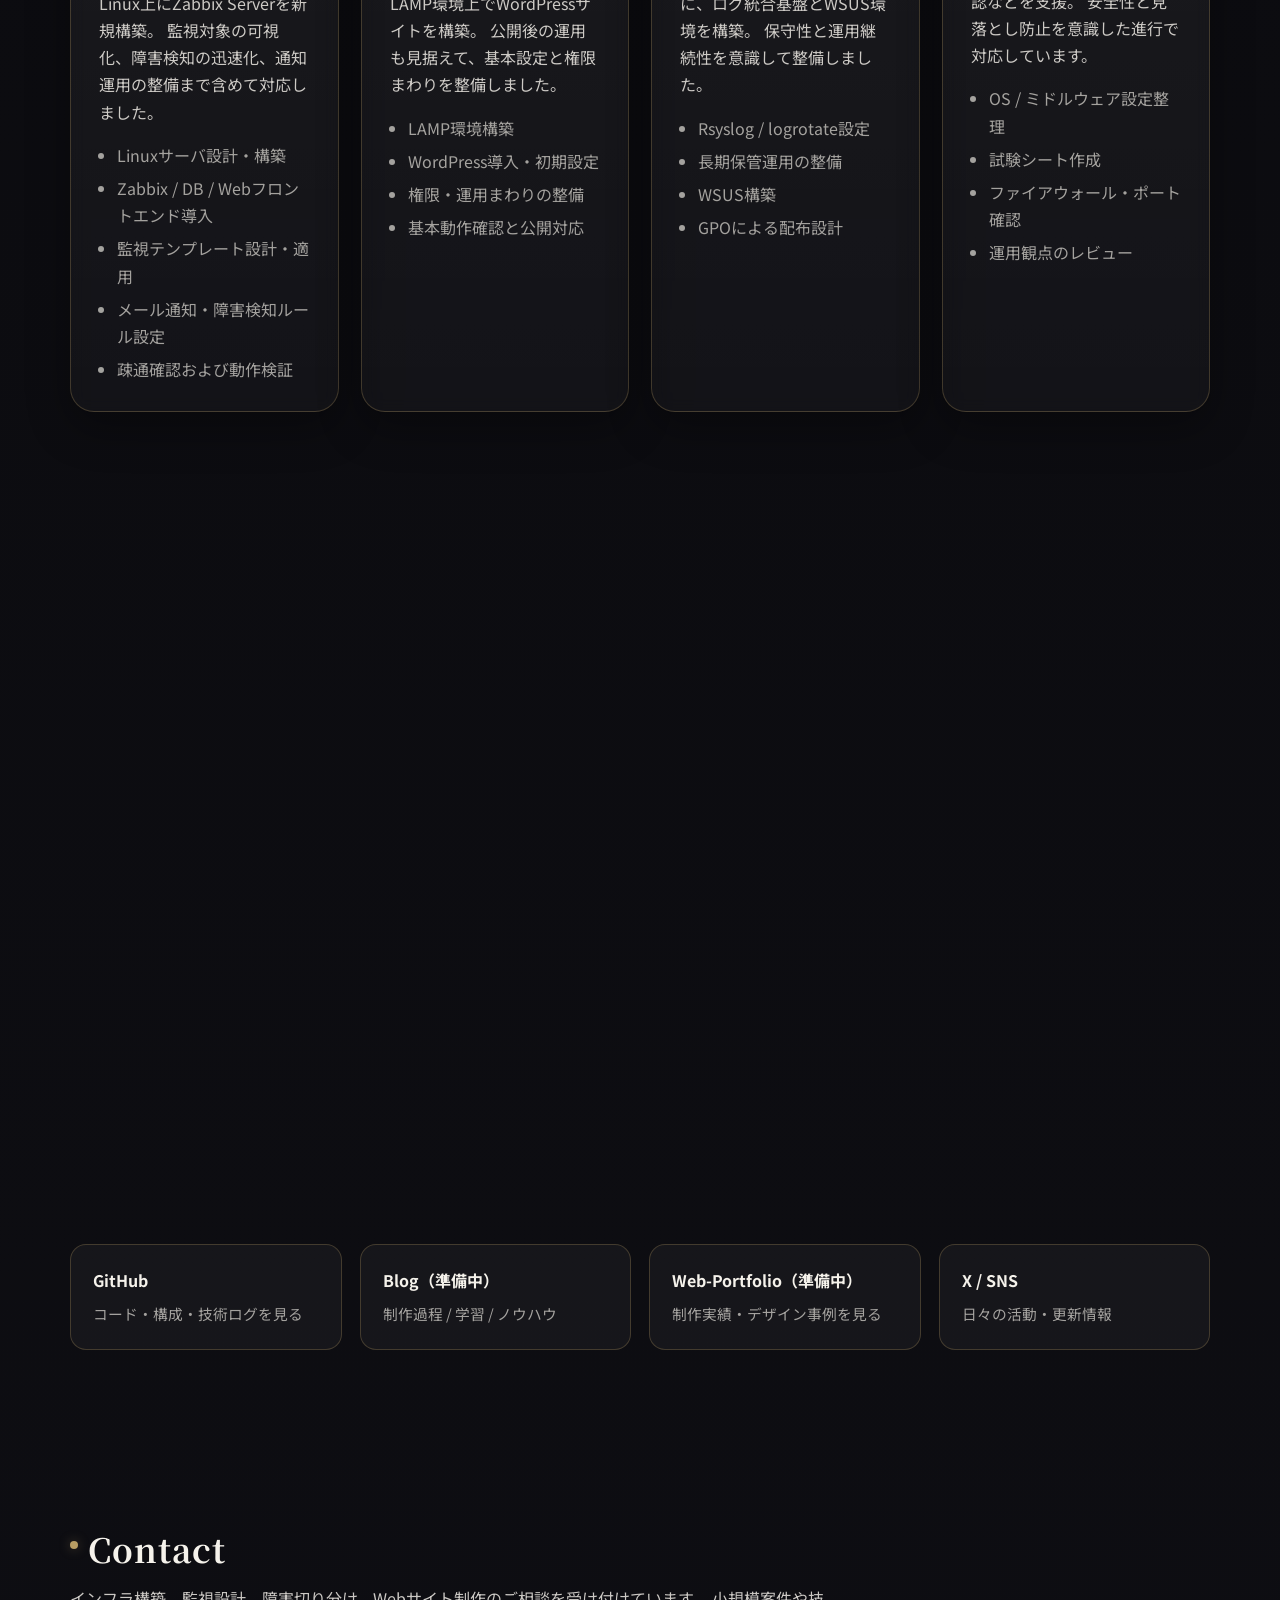
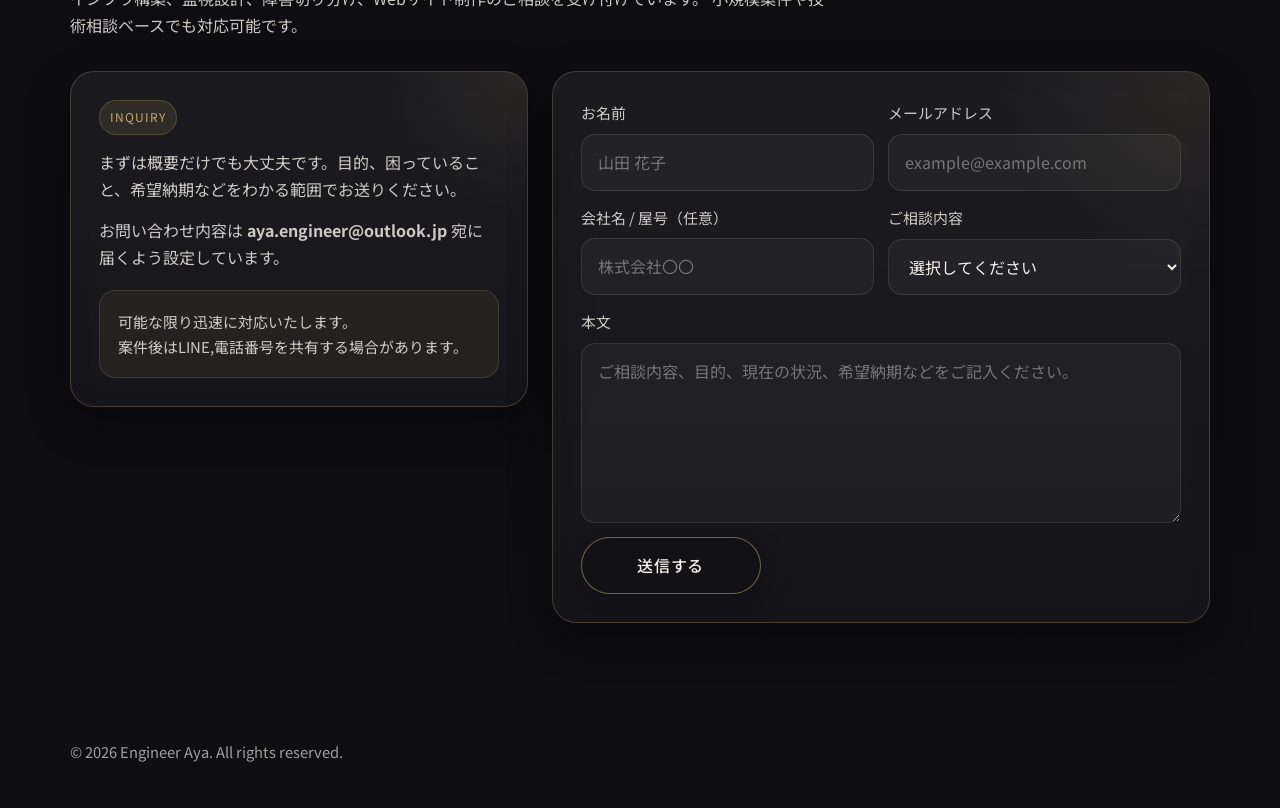
==== commit 97624147: "Update index.html" ====
--- a/index.html
+++ b/index.html
@@ -607,7 +607,7 @@
           <h2>対応領域</h2>
           <p>
             Windows / Linux、監視基盤、仮想化、ログ管理、更新管理、
-            小規模Webサイト、LP制作、SSL設定、フォーム導線整備など、
+            Webサイト、LP制作、SSL設定、フォーム導線整備など、
             実務ベースで幅広く対応します。
           </p>
         </aside>
@@ -665,7 +665,7 @@
               <span class="card__label">Profile</span>
               <h3>Engineer Aya</h3>
               <p>
-                インフラ実務を軸に、安定運用・監視・障害対応・小規模Web制作まで一貫して支える、実務寄りのエンジニアです。
+                インフラ実務を軸に、安定運用・監視・障害対応・Web制作まで一貫して支える、実務寄りのエンジニアです。
               </p>
             </article>
           </div>
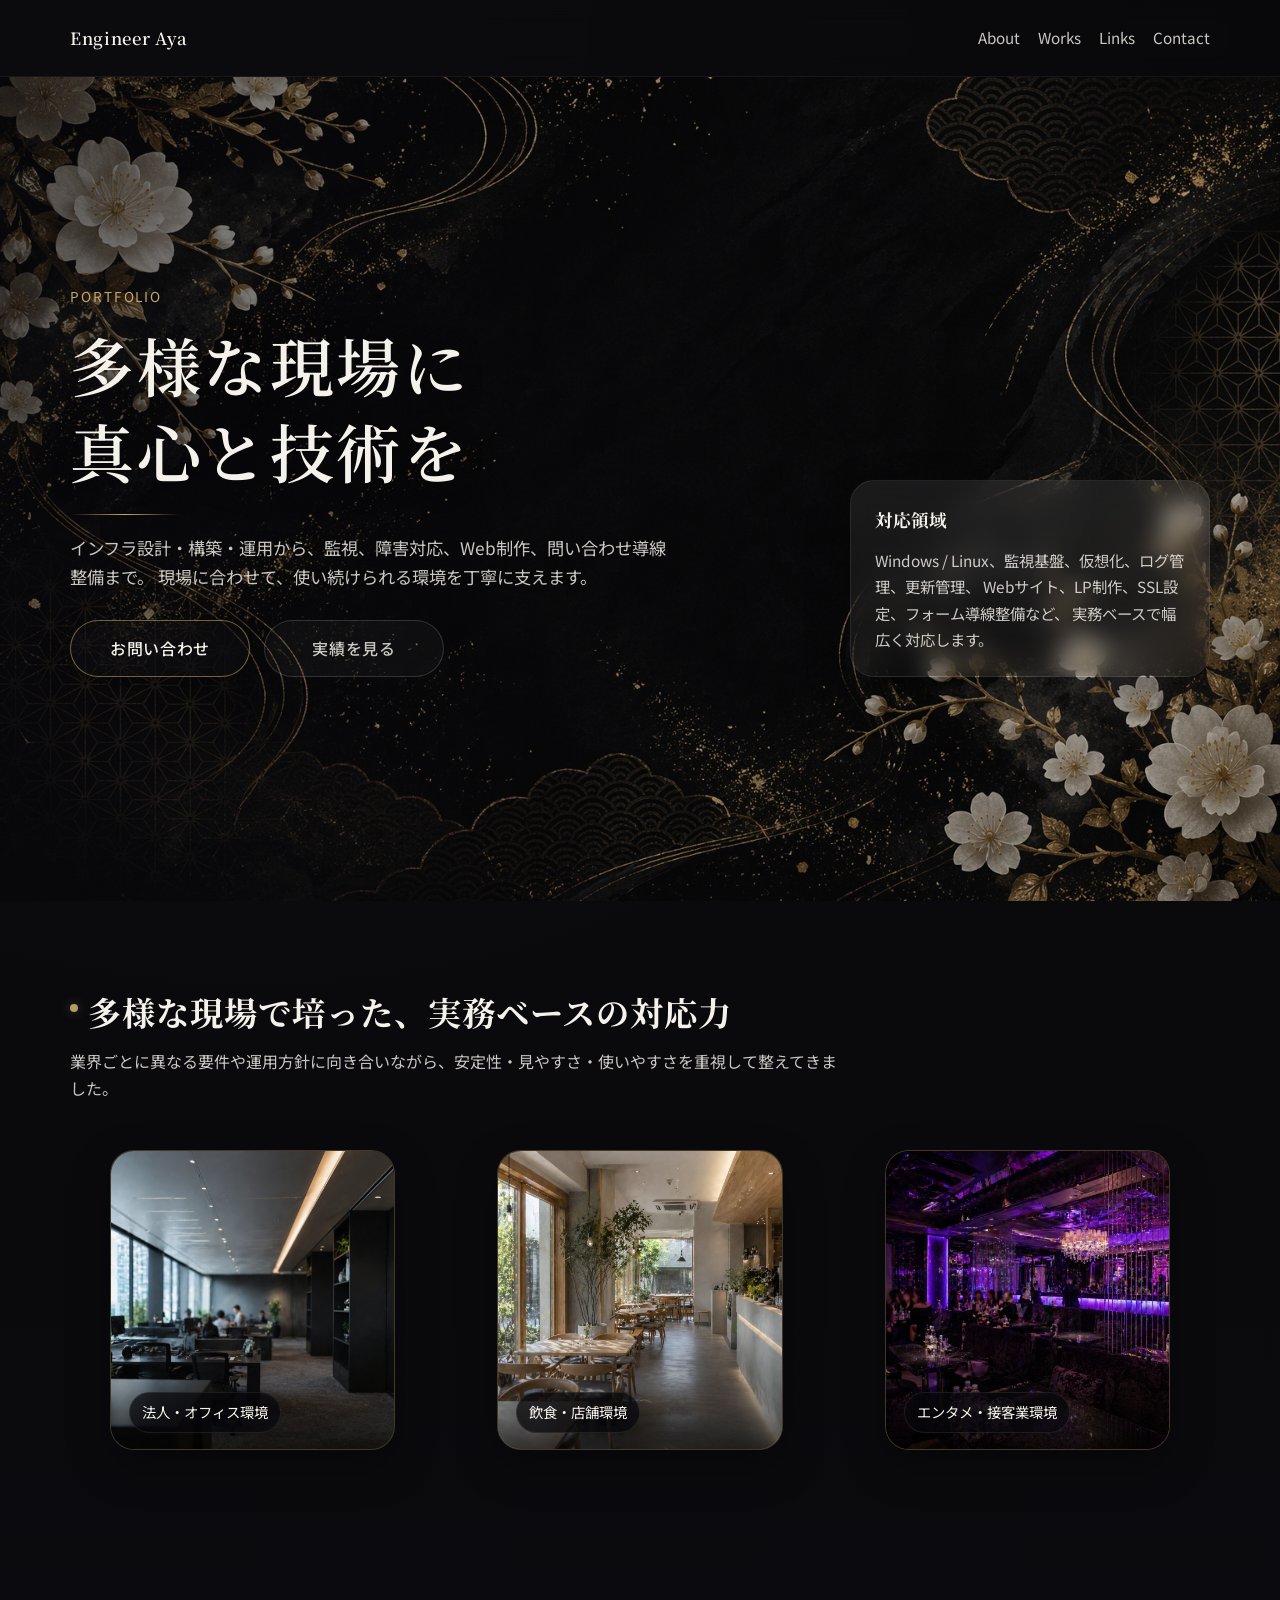
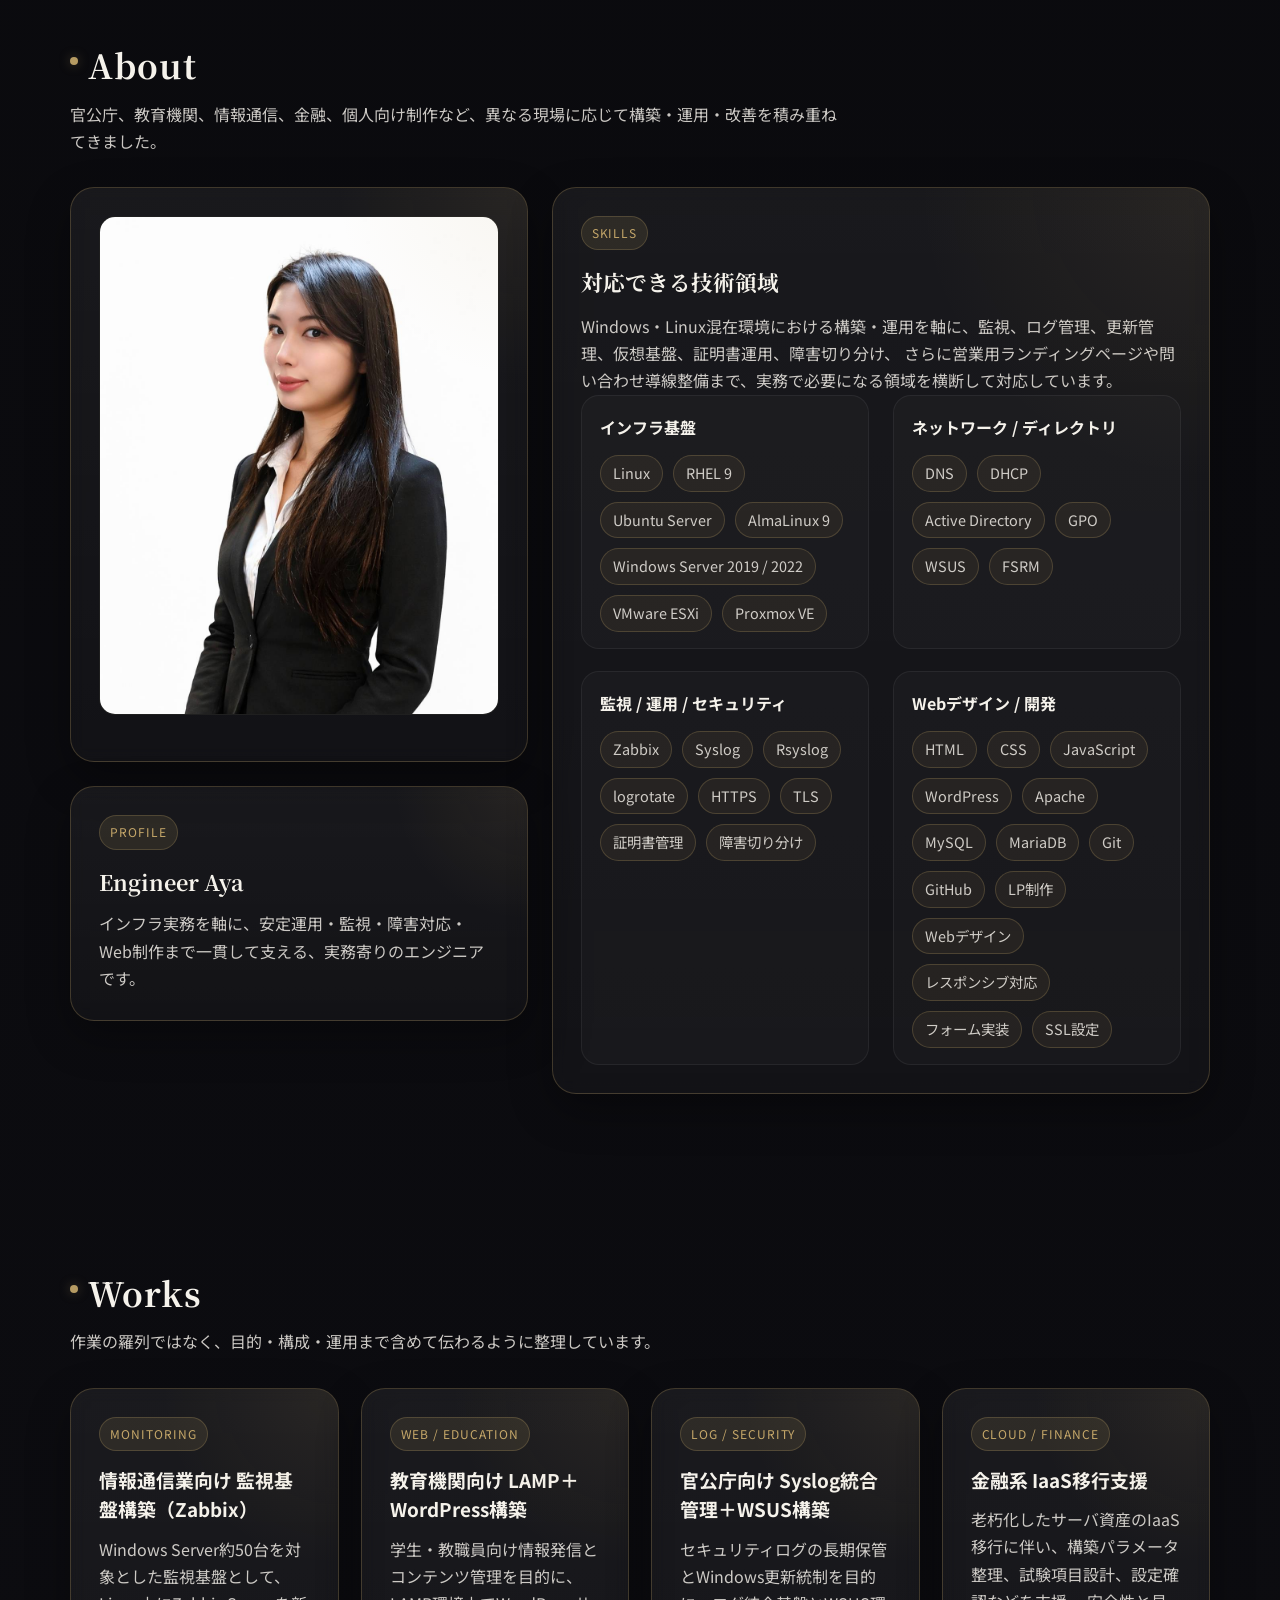
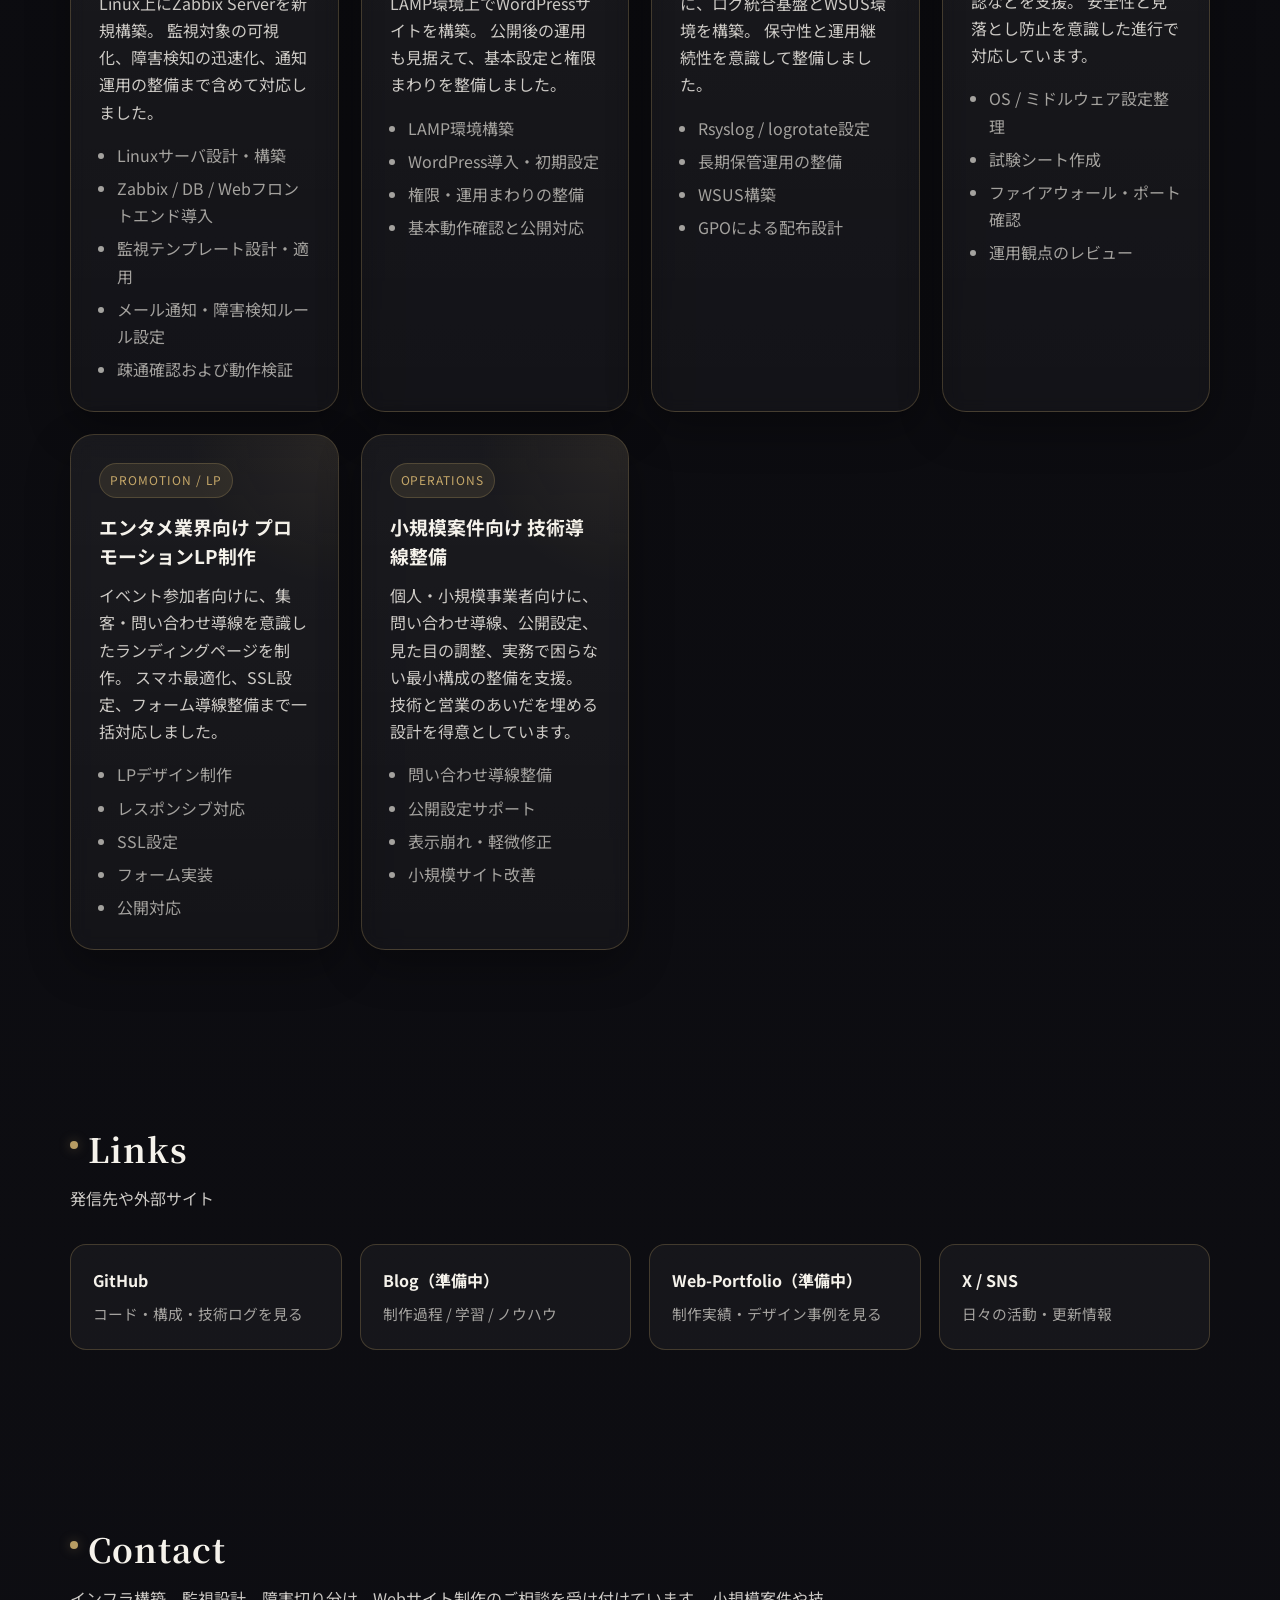
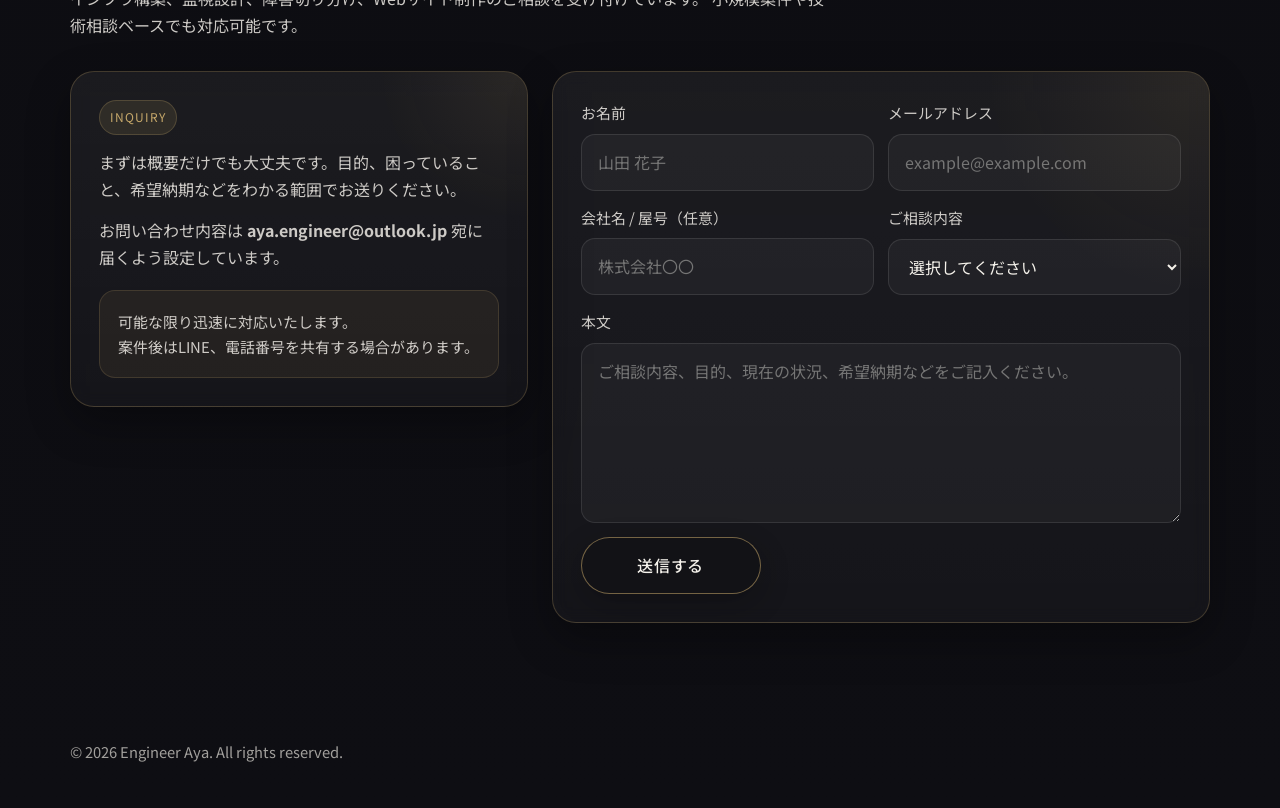
==== commit efaf6405: "Update index.html" ====
--- a/index.html
+++ b/index.html
@@ -896,7 +896,7 @@
             <p>お問い合わせ内容は <strong>aya.engineer@outlook.jp</strong> 宛に届くよう設定しています。</p>
             <div class="contact-note">
               可能な限り迅速に対応いたします。
-          <br>案件後はLINE,電話番号を共有する場合があります。
+          <br>案件後はLINE、電話番号を共有する場合があります。
             </div>
           </article>
 
